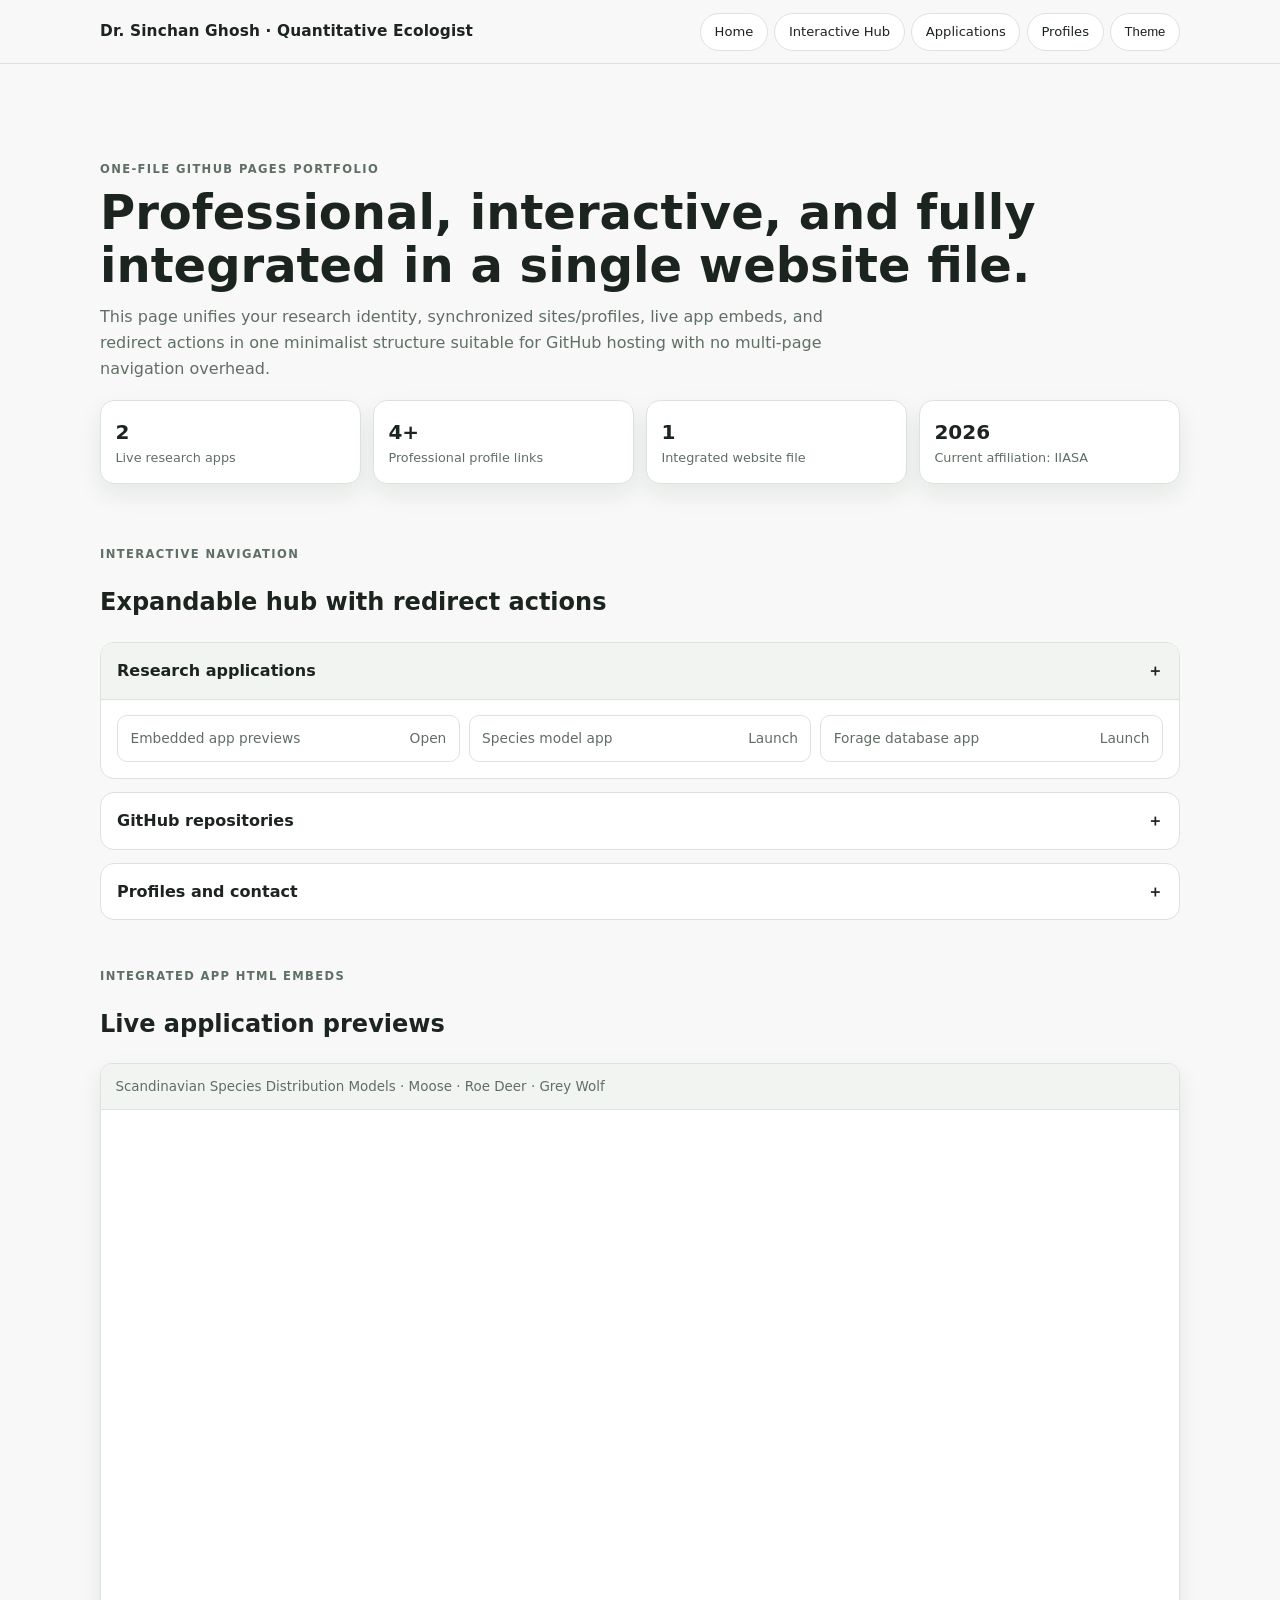
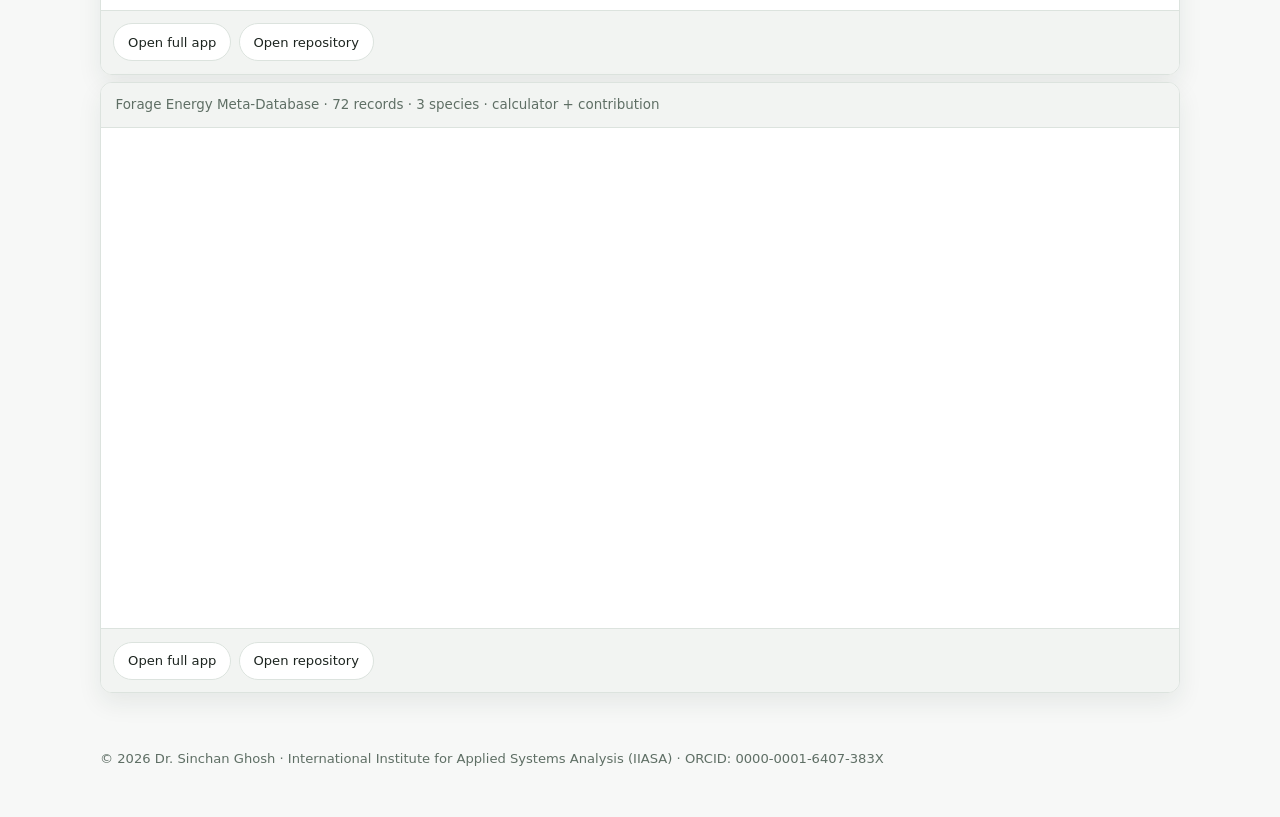
==== index.html @ 7c5fe95b "Merge pull request #2 from gsinchanpostdoc/codex/enhance-github-interactivity-and-design Unify site " ====
<!DOCTYPE html>
<html lang="en">
<head>
  <meta charset="UTF-8" />
  <meta name="viewport" content="width=device-width, initial-scale=1.0" />
  <title>Dr. Sinchan Ghosh | Ecological Modelling Portfolio</title>
  <meta name="description" content="Professional one-page portfolio integrating research profile, apps, repositories, and contact in an interactive minimalist GitHub Pages-ready site." />
  <style>
    :root {
      --bg: #f7f8f7;
      --surface: #ffffff;
      --surface-2: #f2f4f2;
      --text: #1c241f;
      --muted: #5f6f65;
      --line: #dce3de;
      --primary: #295b3c;
      --primary-soft: #eaf3ed;
      --radius: 14px;
      --shadow: 0 10px 24px rgba(31, 50, 39, 0.08);
    }

    [data-theme="dark"] {
      --bg: #0f1411;
      --surface: #17201b;
      --surface-2: #1f2b24;
      --text: #e7efe9;
      --muted: #afc0b6;
      --line: #2d3c33;
      --primary: #8cc7a1;
      --primary-soft: #1e3127;
      --shadow: 0 12px 28px rgba(0, 0, 0, 0.35);
    }

    * { box-sizing: border-box; }
    html { scroll-behavior: smooth; }
    body {
      margin: 0;
      font-family: Inter, ui-sans-serif, system-ui, -apple-system, Segoe UI, Roboto, Arial, sans-serif;
      background: var(--bg);
      color: var(--text);
      line-height: 1.6;
    }

    .container { width: min(1080px, 92vw); margin: 0 auto; }

    .nav {
      position: sticky;
      top: 0;
      z-index: 100;
      backdrop-filter: blur(10px);
      background: color-mix(in oklab, var(--bg) 82%, transparent);
      border-bottom: 1px solid var(--line);
    }
    .nav__inner { display: flex; align-items: center; justify-content: space-between; padding: 0.8rem 0; gap: 1rem; }
    .brand { font-weight: 700; letter-spacing: 0.01em; font-size: 0.96rem; }
    .nav__links { display: flex; gap: 0.4rem; flex-wrap: wrap; }
    .nav__links a, .btn {
      text-decoration: none;
      color: var(--text);
      border: 1px solid var(--line);
      background: var(--surface);
      border-radius: 999px;
      padding: 0.46rem 0.85rem;
      font-size: 0.82rem;
      transition: 0.22s;
      cursor: pointer;
      display: inline-flex;
      align-items: center;
      gap: 0.35rem;
    }
    .nav__links a:hover, .btn:hover { border-color: var(--primary); color: var(--primary); }

    .hero { padding: clamp(2.5rem, 8vw, 6rem) 0 2.4rem; }
    .eyebrow { font-size: 0.72rem; text-transform: uppercase; letter-spacing: 0.12em; color: var(--muted); font-weight: 700; }
    h1 { margin: 0.45rem 0 0.8rem; font-size: clamp(1.9rem, 5vw, 3rem); line-height: 1.1; }
    .lead { max-width: 74ch; color: var(--muted); margin: 0; }

    section { padding: 1.45rem 0; }

    .card {
      background: var(--surface);
      border: 1px solid var(--line);
      border-radius: var(--radius);
      box-shadow: var(--shadow);
    }

    .stats { display: grid; grid-template-columns: repeat(auto-fit,minmax(160px,1fr)); gap: 0.75rem; margin-top: 1.2rem; }
    .stat { padding: 0.9rem; }
    .stat .v { font-size: 1.25rem; font-weight: 700; }
    .stat .k { color: var(--muted); font-size: 0.8rem; }

    .hub { display: grid; gap: 0.8rem; margin-top: 0.9rem; }
    details {
      border: 1px solid var(--line);
      border-radius: var(--radius);
      background: var(--surface);
      overflow: hidden;
    }
    summary {
      list-style: none;
      cursor: pointer;
      padding: 0.95rem 1rem;
      font-weight: 650;
      display: flex;
      justify-content: space-between;
      align-items: center;
      gap: 0.8rem;
    }
    summary::-webkit-details-marker { display: none; }
    details[open] summary { border-bottom: 1px solid var(--line); background: var(--surface-2); }
    .panel { padding: 0.95rem 1rem 1rem; display: grid; gap: 0.65rem; }

    .quick-grid { display: grid; grid-template-columns: repeat(auto-fit,minmax(220px,1fr)); gap: 0.55rem; }
    .quick-link {
      text-decoration: none;
      border: 1px solid var(--line);
      border-radius: 10px;
      background: var(--surface);
      color: var(--muted);
      padding: 0.72rem 0.78rem;
      display: flex;
      justify-content: space-between;
      gap: 0.8rem;
      font-size: 0.86rem;
    }
    .quick-link:hover { border-color: var(--primary); color: var(--primary); }

    .embed {
      border: 1px solid var(--line);
      border-radius: 12px;
      overflow: hidden;
      background: var(--surface);
      margin-top: 0.45rem;
    }
    .embed header {
      padding: 0.72rem 0.9rem;
      border-bottom: 1px solid var(--line);
      background: var(--surface-2);
      font-size: 0.84rem;
      color: var(--muted);
    }
    iframe { width: 100%; min-height: 500px; border: 0; display: block; }
    .actions { display: flex; flex-wrap: wrap; gap: 0.5rem; padding: 0.78rem; border-top: 1px solid var(--line); background: var(--surface-2); }

    footer { padding: 2rem 0 3rem; color: var(--muted); font-size: 0.82rem; }

    @media (max-width: 760px) {
      iframe { min-height: 420px; }
      .nav__inner { flex-direction: column; align-items: stretch; }
      .nav__links { justify-content: center; }
    }
  </style>
</head>
<body>
  <nav class="nav">
    <div class="container nav__inner">
      <div class="brand">Dr. Sinchan Ghosh · Quantitative Ecologist</div>
      <div class="nav__links">
        <a href="#home">Home</a>
        <a href="#hub">Interactive Hub</a>
        <a href="#apps">Applications</a>
        <a href="#profiles">Profiles</a>
        <button class="btn" id="themeBtn" aria-label="Toggle theme">Theme</button>
      </div>
    </div>
  </nav>

  <main id="home" class="container">
    <header class="hero">
      <div class="eyebrow">One-file GitHub Pages portfolio</div>
      <h1>Professional, interactive, and fully integrated in a single website file.</h1>
      <p class="lead">This page unifies your research identity, synchronized sites/profiles, live app embeds, and redirect actions in one minimalist structure suitable for GitHub hosting with no multi-page navigation overhead.</p>
      <div class="stats">
        <div class="card stat"><div class="v">2</div><div class="k">Live research apps</div></div>
        <div class="card stat"><div class="v">4+</div><div class="k">Professional profile links</div></div>
        <div class="card stat"><div class="v">1</div><div class="k">Integrated website file</div></div>
        <div class="card stat"><div class="v">2026</div><div class="k">Current affiliation: IIASA</div></div>
      </div>
    </header>

    <section id="hub">
      <div class="eyebrow">Interactive navigation</div>
      <h2>Expandable hub with redirect actions</h2>
      <div class="hub">
        <details open>
          <summary>Research applications <span>＋</span></summary>
          <div class="panel">
            <div class="quick-grid">
              <a class="quick-link" href="#apps">Embedded app previews <span>Open</span></a>
              <a class="quick-link" href="https://roedeerdist.webtechsystems.de/" target="_blank" rel="noopener">Species model app <span>Launch</span></a>
              <a class="quick-link" href="https://gsinchanpostdoc.github.io/Forage-energy-content-meta-database/" target="_blank" rel="noopener">Forage database app <span>Launch</span></a>
            </div>
          </div>
        </details>

        <details>
          <summary>GitHub repositories <span>＋</span></summary>
          <div class="panel quick-grid">
            <a class="quick-link" href="https://github.com/gsinchanpostdoc" target="_blank" rel="noopener">Main GitHub profile <span>Visit</span></a>
            <a class="quick-link" href="https://github.com/gsinchanpostdoc/Wolf-model" target="_blank" rel="noopener">Wolf-model <span>Repo</span></a>
            <a class="quick-link" href="https://github.com/gsinchanpostdoc/Forage-energy-content-meta-database" target="_blank" rel="noopener">Forage-energy-content-meta-database <span>Repo</span></a>
            <a class="quick-link" href="https://github.com/gsinchanpostdoc/Merops-project" target="_blank" rel="noopener">Merops-project <span>Repo</span></a>
          </div>
        </details>

        <details id="profiles">
          <summary>Profiles and contact <span>＋</span></summary>
          <div class="panel quick-grid">
            <a class="quick-link" href="https://orcid.org/0000-0001-6407-383X" target="_blank" rel="noopener">ORCID <span>Open</span></a>
            <a class="quick-link" href="https://scholar.google.com/citations?user=5dhoW-cAAAAJ&hl=en" target="_blank" rel="noopener">Google Scholar <span>Open</span></a>
            <a class="quick-link" href="https://www.linkedin.com/in/sinchan-ghosh-b652941b7" target="_blank" rel="noopener">LinkedIn <span>Open</span></a>
            <a class="quick-link" href="mailto:gsinchanpostdoc@gmail.com">Email <span>Contact</span></a>
          </div>
        </details>
      </div>
    </section>

    <section id="apps">
      <div class="eyebrow">Integrated app HTML embeds</div>
      <h2>Live application previews</h2>

      <div class="embed card">
        <header>Scandinavian Species Distribution Models · Moose · Roe Deer · Grey Wolf</header>
        <iframe src="https://roedeerdist.webtechsystems.de/" title="Species distribution app" loading="lazy" referrerpolicy="strict-origin-when-cross-origin"></iframe>
        <div class="actions">
          <a class="btn" href="https://roedeerdist.webtechsystems.de/" target="_blank" rel="noopener">Open full app</a>
          <a class="btn" href="https://github.com/gsinchanpostdoc/Wolf-model" target="_blank" rel="noopener">Open repository</a>
        </div>
      </div>

      <div class="embed card">
        <header>Forage Energy Meta-Database · 72 records · 3 species · calculator + contribution</header>
        <iframe src="https://gsinchanpostdoc.github.io/Forage-energy-content-meta-database/" title="Forage energy database app" loading="lazy" sandbox="allow-scripts allow-same-origin allow-forms allow-popups"></iframe>
        <div class="actions">
          <a class="btn" href="https://gsinchanpostdoc.github.io/Forage-energy-content-meta-database/" target="_blank" rel="noopener">Open full app</a>
          <a class="btn" href="https://github.com/gsinchanpostdoc/Forage-energy-content-meta-database" target="_blank" rel="noopener">Open repository</a>
        </div>
      </div>
    </section>

    <footer>
      © 2026 Dr. Sinchan Ghosh · International Institute for Applied Systems Analysis (IIASA) · ORCID: 0000-0001-6407-383X
    </footer>
  </main>

  <script>
    (() => {
      const root = document.documentElement;
      const themeBtn = document.getElementById('themeBtn');
      const saved = localStorage.getItem('theme');
      const preferred = window.matchMedia('(prefers-color-scheme: dark)').matches ? 'dark' : 'light';
      const initial = saved || preferred;
      root.setAttribute('data-theme', initial);

      themeBtn?.addEventListener('click', () => {
        const next = root.getAttribute('data-theme') === 'dark' ? 'light' : 'dark';
        root.setAttribute('data-theme', next);
        localStorage.setItem('theme', next);
      });

      if (window.location.hash) {
        const target = document.querySelector(window.location.hash);
        if (target) {
          if (target.tagName.toLowerCase() === 'details') target.open = true;
          target.scrollIntoView({ behavior: 'smooth', block: 'start' });
        }
      }
    })();
  </script>
</body>
</html>
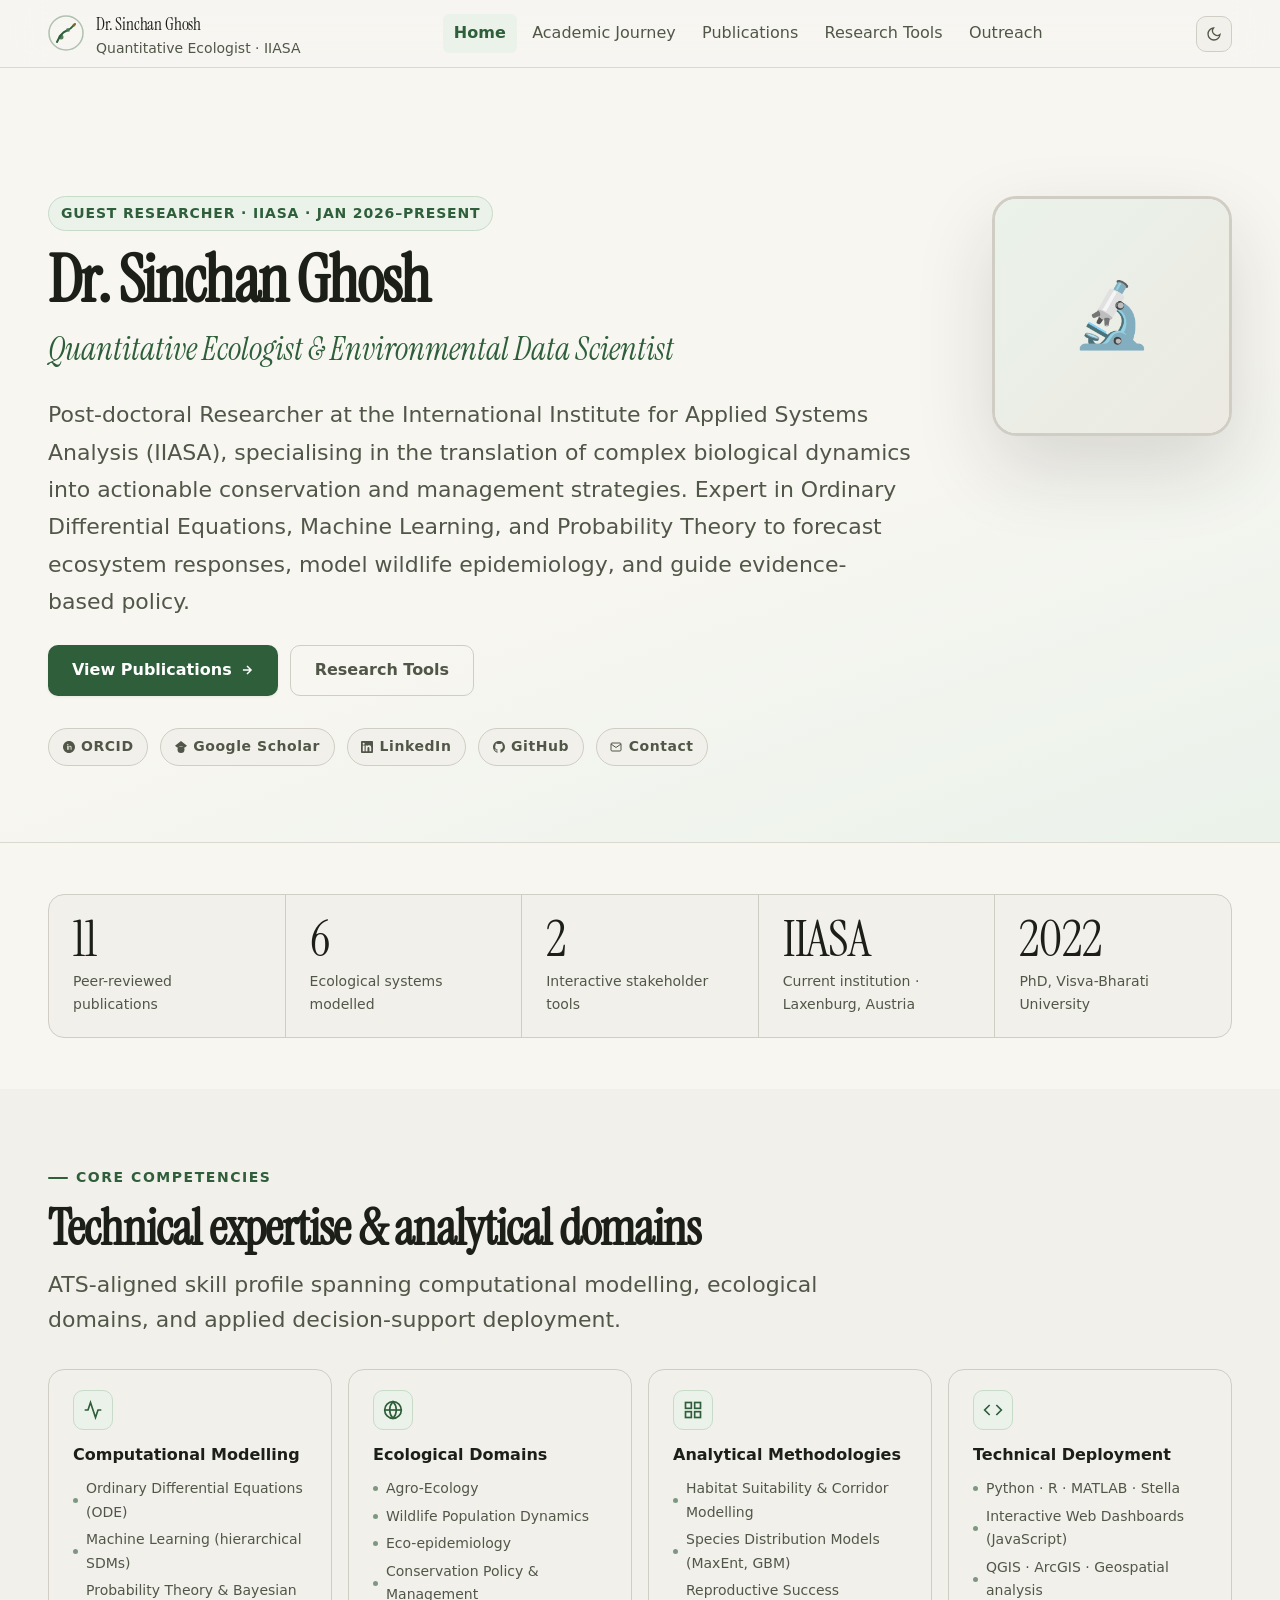
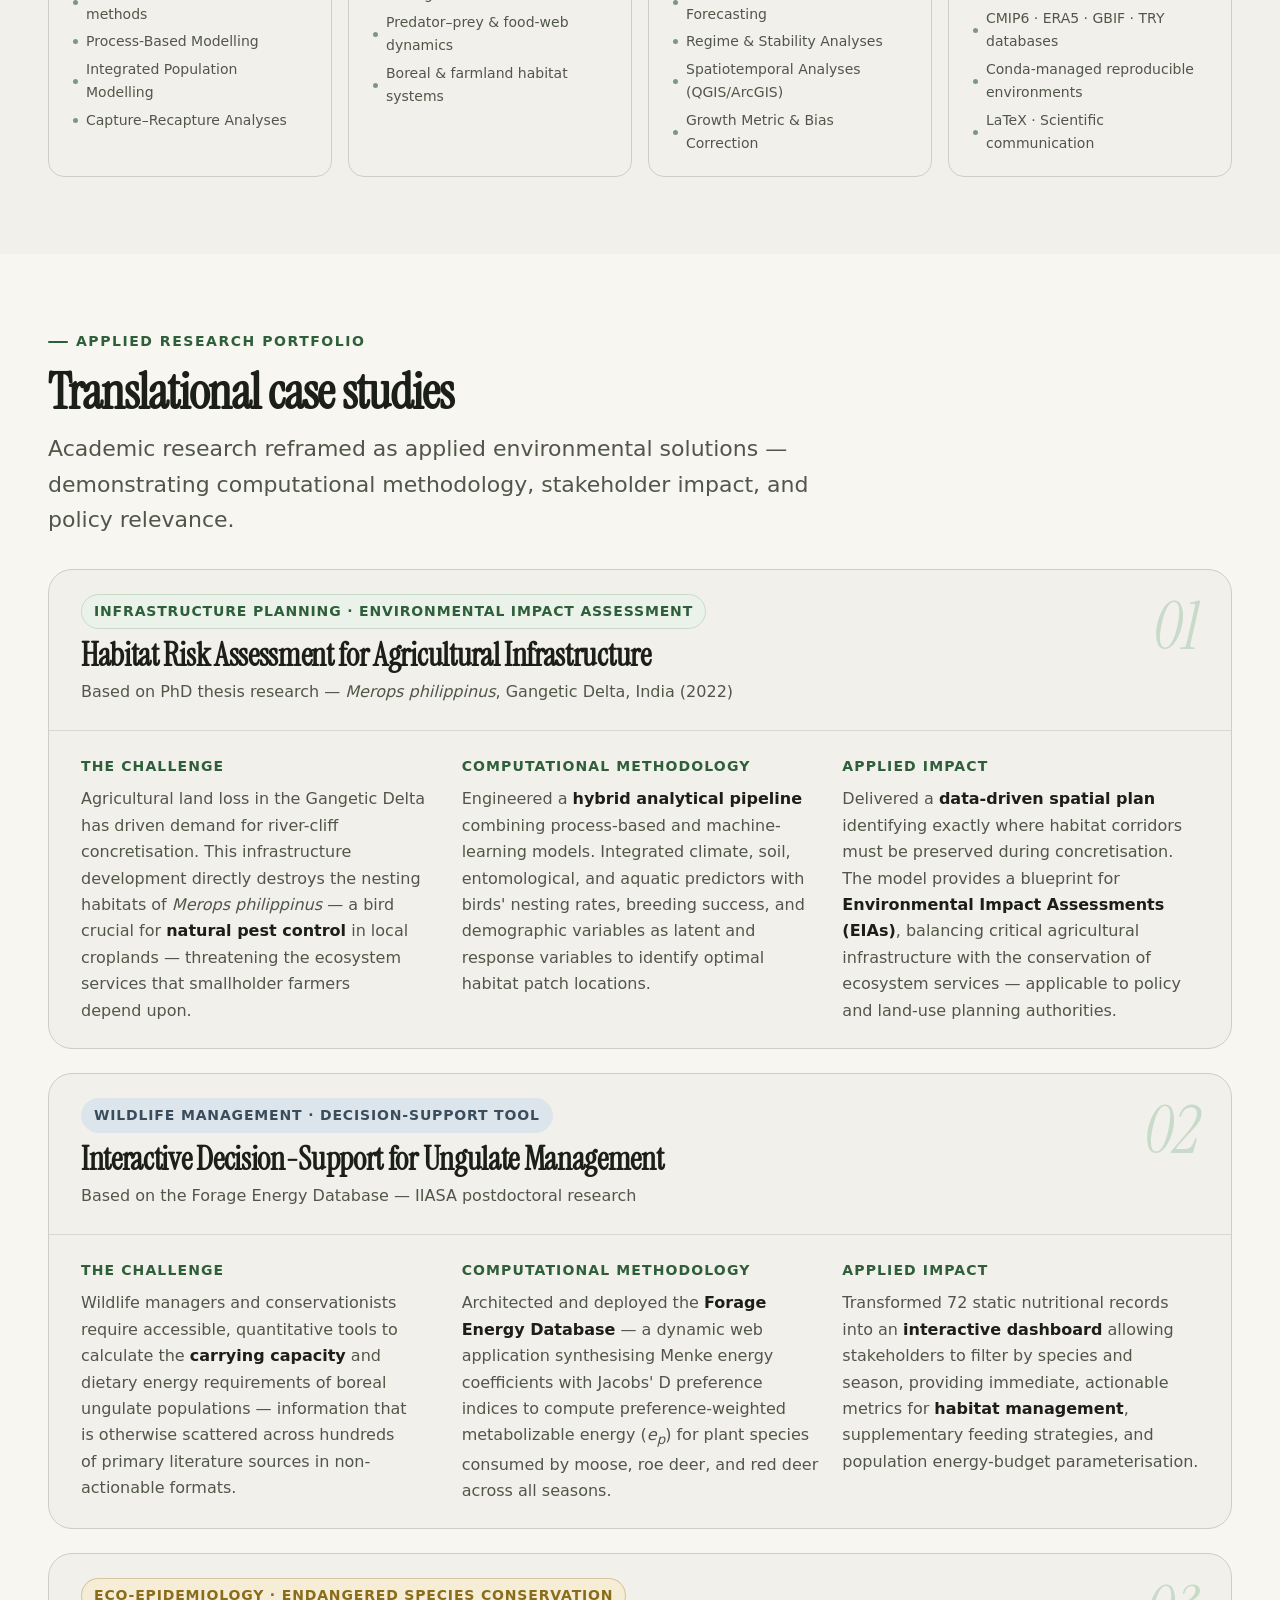
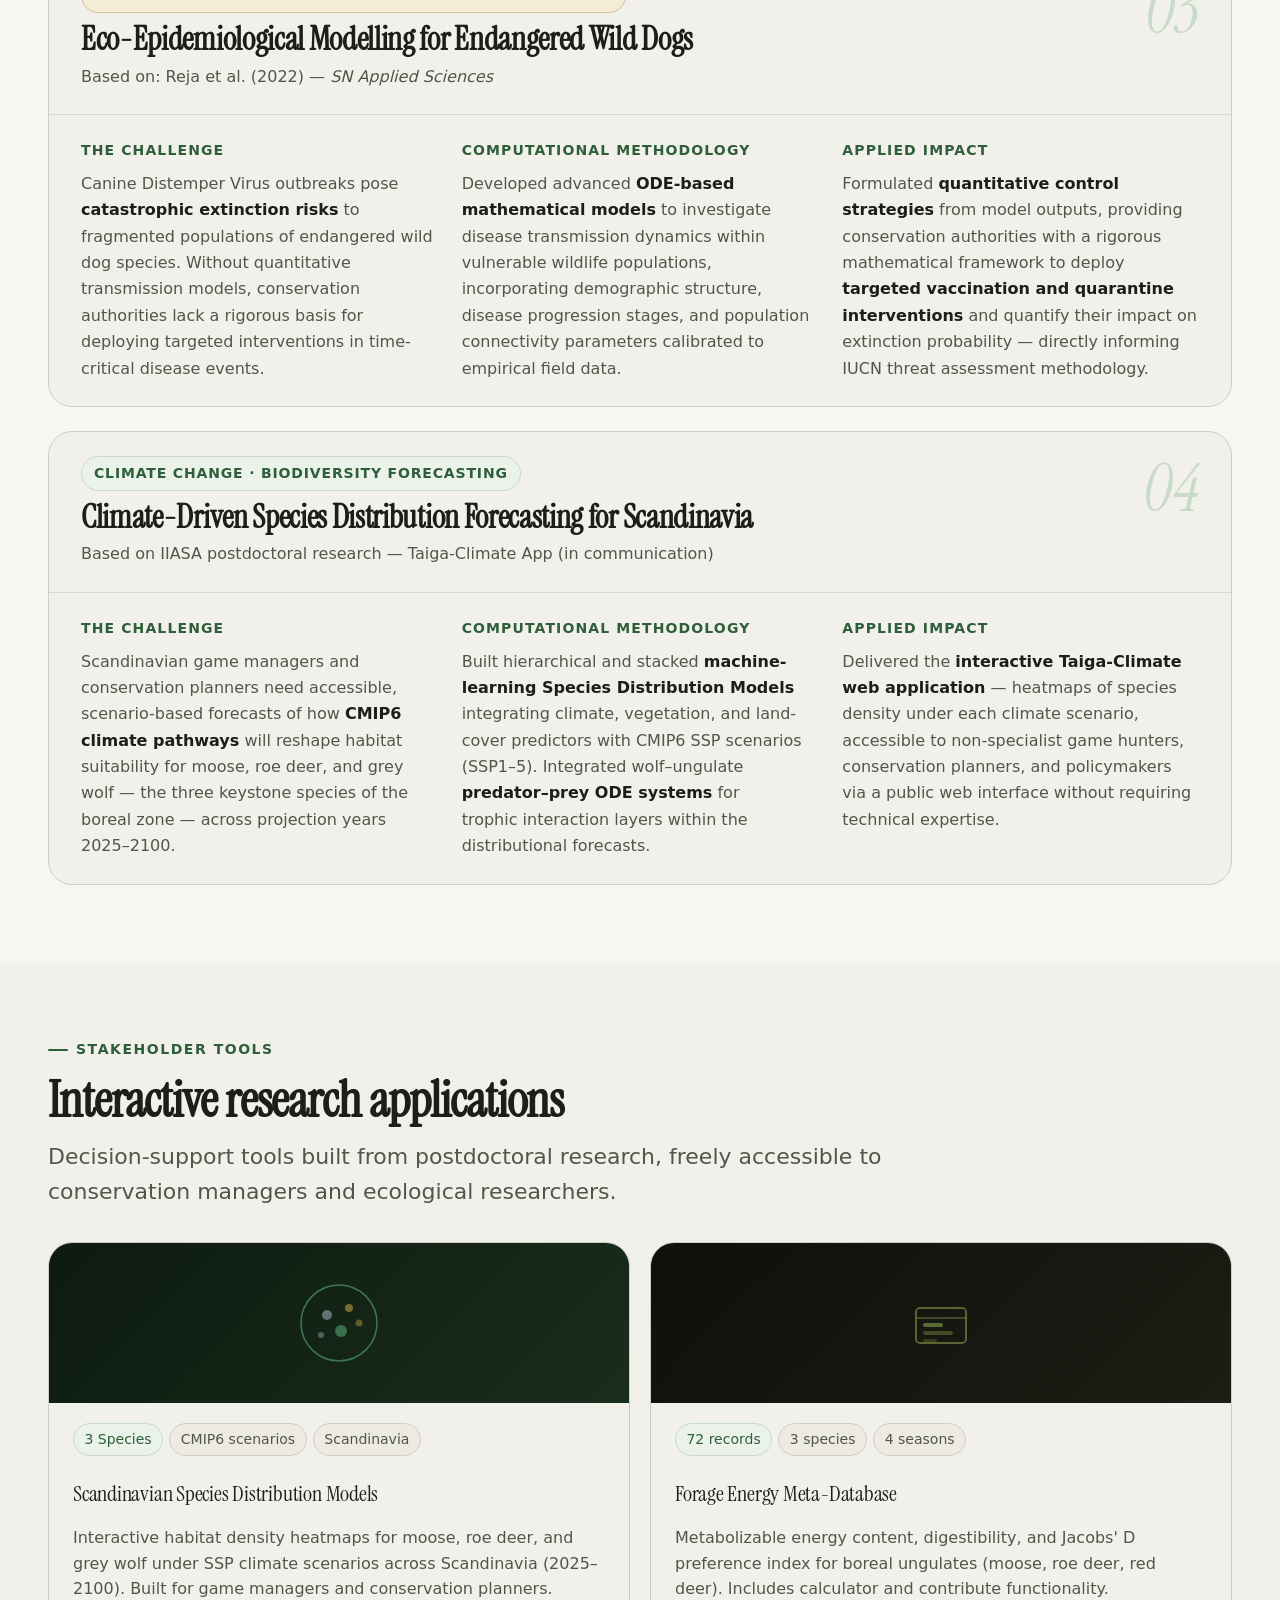
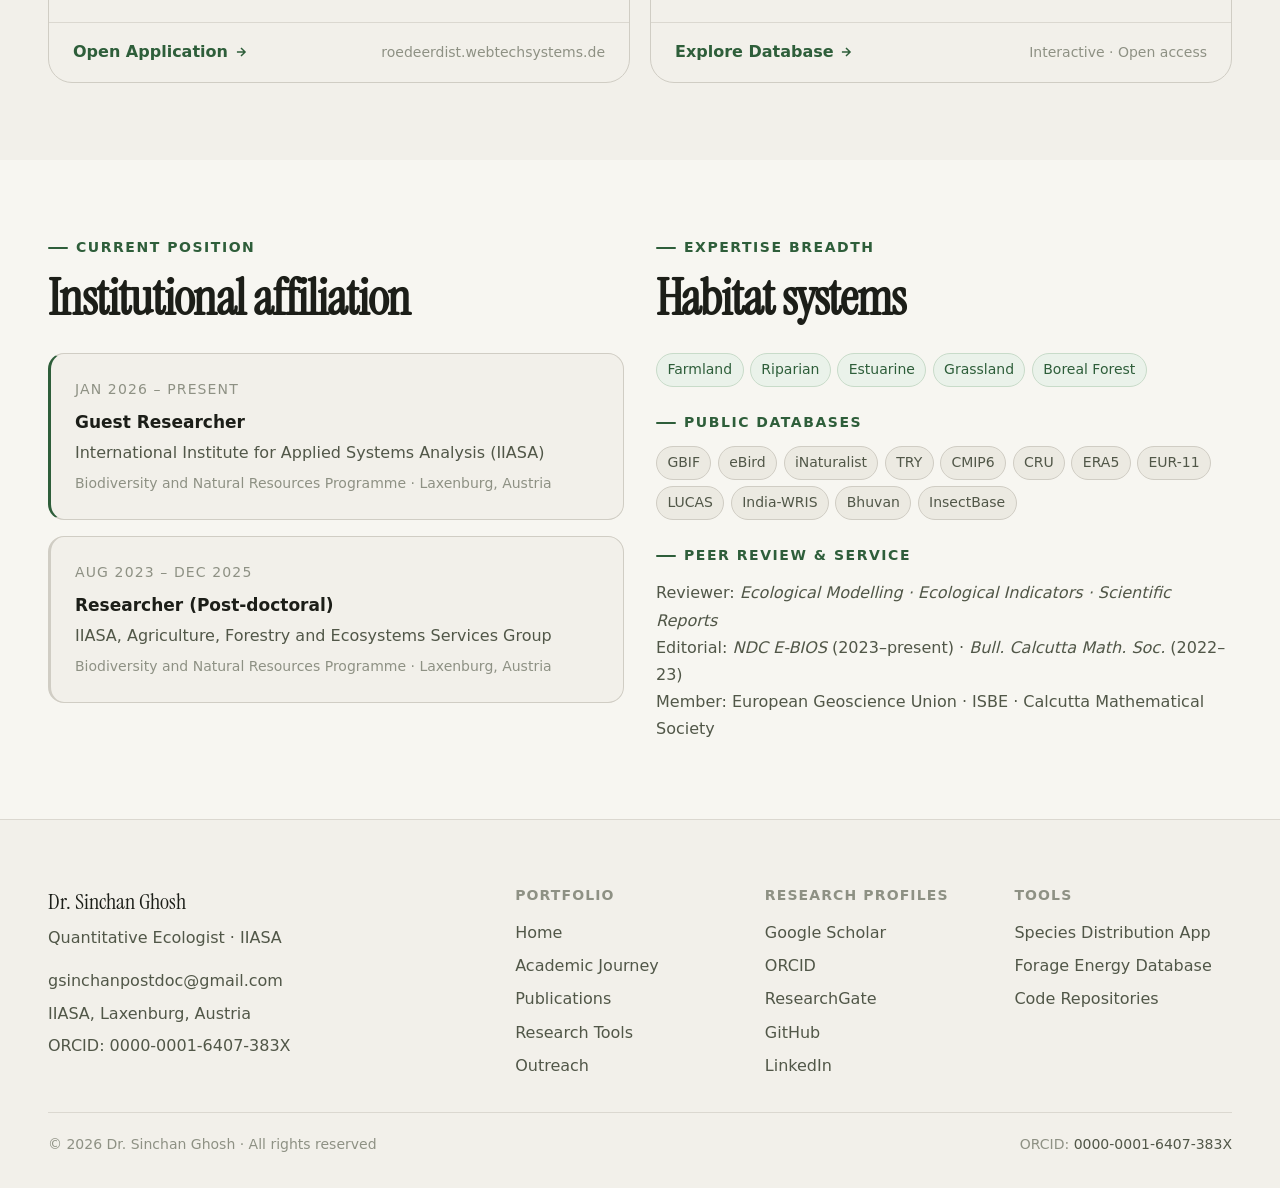
==== commit 65ccd596: "Add files via upload" ====
--- a/index.html
+++ b/index.html
@@ -1,271 +1,549 @@
 <!DOCTYPE html>
 <html lang="en">
 <head>
-  <meta charset="UTF-8" />
-  <meta name="viewport" content="width=device-width, initial-scale=1.0" />
-  <title>Dr. Sinchan Ghosh | Ecological Modelling Portfolio</title>
-  <meta name="description" content="Professional one-page portfolio integrating research profile, apps, repositories, and contact in an interactive minimalist GitHub Pages-ready site." />
-  <style>
-    :root {
-      --bg: #f7f8f7;
-      --surface: #ffffff;
-      --surface-2: #f2f4f2;
-      --text: #1c241f;
-      --muted: #5f6f65;
-      --line: #dce3de;
-      --primary: #295b3c;
-      --primary-soft: #eaf3ed;
-      --radius: 14px;
-      --shadow: 0 10px 24px rgba(31, 50, 39, 0.08);
-    }
-
-    [data-theme="dark"] {
-      --bg: #0f1411;
-      --surface: #17201b;
-      --surface-2: #1f2b24;
-      --text: #e7efe9;
-      --muted: #afc0b6;
-      --line: #2d3c33;
-      --primary: #8cc7a1;
-      --primary-soft: #1e3127;
-      --shadow: 0 12px 28px rgba(0, 0, 0, 0.35);
-    }
-
-    * { box-sizing: border-box; }
-    html { scroll-behavior: smooth; }
-    body {
-      margin: 0;
-      font-family: Inter, ui-sans-serif, system-ui, -apple-system, Segoe UI, Roboto, Arial, sans-serif;
-      background: var(--bg);
-      color: var(--text);
-      line-height: 1.6;
-    }
-
-    .container { width: min(1080px, 92vw); margin: 0 auto; }
-
-    .nav {
-      position: sticky;
-      top: 0;
-      z-index: 100;
-      backdrop-filter: blur(10px);
-      background: color-mix(in oklab, var(--bg) 82%, transparent);
-      border-bottom: 1px solid var(--line);
-    }
-    .nav__inner { display: flex; align-items: center; justify-content: space-between; padding: 0.8rem 0; gap: 1rem; }
-    .brand { font-weight: 700; letter-spacing: 0.01em; font-size: 0.96rem; }
-    .nav__links { display: flex; gap: 0.4rem; flex-wrap: wrap; }
-    .nav__links a, .btn {
-      text-decoration: none;
-      color: var(--text);
-      border: 1px solid var(--line);
-      background: var(--surface);
-      border-radius: 999px;
-      padding: 0.46rem 0.85rem;
-      font-size: 0.82rem;
-      transition: 0.22s;
-      cursor: pointer;
-      display: inline-flex;
-      align-items: center;
-      gap: 0.35rem;
-    }
-    .nav__links a:hover, .btn:hover { border-color: var(--primary); color: var(--primary); }
-
-    .hero { padding: clamp(2.5rem, 8vw, 6rem) 0 2.4rem; }
-    .eyebrow { font-size: 0.72rem; text-transform: uppercase; letter-spacing: 0.12em; color: var(--muted); font-weight: 700; }
-    h1 { margin: 0.45rem 0 0.8rem; font-size: clamp(1.9rem, 5vw, 3rem); line-height: 1.1; }
-    .lead { max-width: 74ch; color: var(--muted); margin: 0; }
-
-    section { padding: 1.45rem 0; }
-
-    .card {
-      background: var(--surface);
-      border: 1px solid var(--line);
-      border-radius: var(--radius);
-      box-shadow: var(--shadow);
-    }
-
-    .stats { display: grid; grid-template-columns: repeat(auto-fit,minmax(160px,1fr)); gap: 0.75rem; margin-top: 1.2rem; }
-    .stat { padding: 0.9rem; }
-    .stat .v { font-size: 1.25rem; font-weight: 700; }
-    .stat .k { color: var(--muted); font-size: 0.8rem; }
-
-    .hub { display: grid; gap: 0.8rem; margin-top: 0.9rem; }
-    details {
-      border: 1px solid var(--line);
-      border-radius: var(--radius);
-      background: var(--surface);
-      overflow: hidden;
-    }
-    summary {
-      list-style: none;
-      cursor: pointer;
-      padding: 0.95rem 1rem;
-      font-weight: 650;
-      display: flex;
-      justify-content: space-between;
-      align-items: center;
-      gap: 0.8rem;
-    }
-    summary::-webkit-details-marker { display: none; }
-    details[open] summary { border-bottom: 1px solid var(--line); background: var(--surface-2); }
-    .panel { padding: 0.95rem 1rem 1rem; display: grid; gap: 0.65rem; }
-
-    .quick-grid { display: grid; grid-template-columns: repeat(auto-fit,minmax(220px,1fr)); gap: 0.55rem; }
-    .quick-link {
-      text-decoration: none;
-      border: 1px solid var(--line);
-      border-radius: 10px;
-      background: var(--surface);
-      color: var(--muted);
-      padding: 0.72rem 0.78rem;
-      display: flex;
-      justify-content: space-between;
-      gap: 0.8rem;
-      font-size: 0.86rem;
-    }
-    .quick-link:hover { border-color: var(--primary); color: var(--primary); }
-
-    .embed {
-      border: 1px solid var(--line);
-      border-radius: 12px;
-      overflow: hidden;
-      background: var(--surface);
-      margin-top: 0.45rem;
-    }
-    .embed header {
-      padding: 0.72rem 0.9rem;
-      border-bottom: 1px solid var(--line);
-      background: var(--surface-2);
-      font-size: 0.84rem;
-      color: var(--muted);
-    }
-    iframe { width: 100%; min-height: 500px; border: 0; display: block; }
-    .actions { display: flex; flex-wrap: wrap; gap: 0.5rem; padding: 0.78rem; border-top: 1px solid var(--line); background: var(--surface-2); }
-
-    footer { padding: 2rem 0 3rem; color: var(--muted); font-size: 0.82rem; }
-
-    @media (max-width: 760px) {
-      iframe { min-height: 420px; }
-      .nav__inner { flex-direction: column; align-items: stretch; }
-      .nav__links { justify-content: center; }
-    }
-  </style>
+  <meta charset="UTF-8"><meta name="viewport" content="width=device-width, initial-scale=1.0">
+  <title>Dr. Sinchan Ghosh — Quantitative Ecologist & Environmental Data Scientist</title>
+  <meta name="description" content="Quantitative Ecologist and Post-doctoral Researcher at IIASA specializing in ecological modelling, machine learning SDMs, ODE systems, and conservation decision-support tools.">
+  <meta property="og:title" content="Dr. Sinchan Ghosh — Quantitative Ecologist">
+  <meta property="og:description" content="Ecological modeller at IIASA. Expert in ODEs, machine-learning SDMs, and interactive decision-support tools for conservation management.">
+  <link rel="preconnect" href="https://fonts.googleapis.com">
+  <link rel="preconnect" href="https://fonts.gstatic.com" crossorigin>
+  <link href="https://fonts.googleapis.com/css2?family=Instrument+Serif:ital@0;1&display=swap" rel="stylesheet">
+  <link href="https://api.fontshare.com/v2/css?f[]=satoshi@300,400,500,600,700&display=swap" rel="stylesheet">
+  <link rel="stylesheet" href="style.css">
 </head>
 <body>
-  <nav class="nav">
-    <div class="container nav__inner">
-      <div class="brand">Dr. Sinchan Ghosh · Quantitative Ecologist</div>
-      <div class="nav__links">
-        <a href="#home">Home</a>
-        <a href="#hub">Interactive Hub</a>
-        <a href="#apps">Applications</a>
-        <a href="#profiles">Profiles</a>
-        <button class="btn" id="themeBtn" aria-label="Toggle theme">Theme</button>
-      </div>
-    </div>
-  </nav>
-
-  <main id="home" class="container">
-    <header class="hero">
-      <div class="eyebrow">One-file GitHub Pages portfolio</div>
-      <h1>Professional, interactive, and fully integrated in a single website file.</h1>
-      <p class="lead">This page unifies your research identity, synchronized sites/profiles, live app embeds, and redirect actions in one minimalist structure suitable for GitHub hosting with no multi-page navigation overhead.</p>
-      <div class="stats">
-        <div class="card stat"><div class="v">2</div><div class="k">Live research apps</div></div>
-        <div class="card stat"><div class="v">4+</div><div class="k">Professional profile links</div></div>
-        <div class="card stat"><div class="v">1</div><div class="k">Integrated website file</div></div>
-        <div class="card stat"><div class="v">2026</div><div class="k">Current affiliation: IIASA</div></div>
-      </div>
-    </header>
-
-    <section id="hub">
-      <div class="eyebrow">Interactive navigation</div>
-      <h2>Expandable hub with redirect actions</h2>
-      <div class="hub">
-        <details open>
-          <summary>Research applications <span>＋</span></summary>
-          <div class="panel">
-            <div class="quick-grid">
-              <a class="quick-link" href="#apps">Embedded app previews <span>Open</span></a>
-              <a class="quick-link" href="https://roedeerdist.webtechsystems.de/" target="_blank" rel="noopener">Species model app <span>Launch</span></a>
-              <a class="quick-link" href="https://gsinchanpostdoc.github.io/Forage-energy-content-meta-database/" target="_blank" rel="noopener">Forage database app <span>Launch</span></a>
-            </div>
-          </div>
-        </details>
-
-        <details>
-          <summary>GitHub repositories <span>＋</span></summary>
-          <div class="panel quick-grid">
-            <a class="quick-link" href="https://github.com/gsinchanpostdoc" target="_blank" rel="noopener">Main GitHub profile <span>Visit</span></a>
-            <a class="quick-link" href="https://github.com/gsinchanpostdoc/Wolf-model" target="_blank" rel="noopener">Wolf-model <span>Repo</span></a>
-            <a class="quick-link" href="https://github.com/gsinchanpostdoc/Forage-energy-content-meta-database" target="_blank" rel="noopener">Forage-energy-content-meta-database <span>Repo</span></a>
-            <a class="quick-link" href="https://github.com/gsinchanpostdoc/Merops-project" target="_blank" rel="noopener">Merops-project <span>Repo</span></a>
-          </div>
-        </details>
-
-        <details id="profiles">
-          <summary>Profiles and contact <span>＋</span></summary>
-          <div class="panel quick-grid">
-            <a class="quick-link" href="https://orcid.org/0000-0001-6407-383X" target="_blank" rel="noopener">ORCID <span>Open</span></a>
-            <a class="quick-link" href="https://scholar.google.com/citations?user=5dhoW-cAAAAJ&hl=en" target="_blank" rel="noopener">Google Scholar <span>Open</span></a>
-            <a class="quick-link" href="https://www.linkedin.com/in/sinchan-ghosh-b652941b7" target="_blank" rel="noopener">LinkedIn <span>Open</span></a>
-            <a class="quick-link" href="mailto:gsinchanpostdoc@gmail.com">Email <span>Contact</span></a>
-          </div>
-        </details>
-      </div>
-    </section>
-
-    <section id="apps">
-      <div class="eyebrow">Integrated app HTML embeds</div>
-      <h2>Live application previews</h2>
-
-      <div class="embed card">
-        <header>Scandinavian Species Distribution Models · Moose · Roe Deer · Grey Wolf</header>
-        <iframe src="https://roedeerdist.webtechsystems.de/" title="Species distribution app" loading="lazy" referrerpolicy="strict-origin-when-cross-origin"></iframe>
-        <div class="actions">
-          <a class="btn" href="https://roedeerdist.webtechsystems.de/" target="_blank" rel="noopener">Open full app</a>
-          <a class="btn" href="https://github.com/gsinchanpostdoc/Wolf-model" target="_blank" rel="noopener">Open repository</a>
-        </div>
-      </div>
-
-      <div class="embed card">
-        <header>Forage Energy Meta-Database · 72 records · 3 species · calculator + contribution</header>
-        <iframe src="https://gsinchanpostdoc.github.io/Forage-energy-content-meta-database/" title="Forage energy database app" loading="lazy" sandbox="allow-scripts allow-same-origin allow-forms allow-popups"></iframe>
-        <div class="actions">
-          <a class="btn" href="https://gsinchanpostdoc.github.io/Forage-energy-content-meta-database/" target="_blank" rel="noopener">Open full app</a>
-          <a class="btn" href="https://github.com/gsinchanpostdoc/Forage-energy-content-meta-database" target="_blank" rel="noopener">Open repository</a>
-        </div>
-      </div>
-    </section>
-
-    <footer>
-      © 2026 Dr. Sinchan Ghosh · International Institute for Applied Systems Analysis (IIASA) · ORCID: 0000-0001-6407-383X
-    </footer>
-  </main>
-
-  <script>
-    (() => {
-      const root = document.documentElement;
-      const themeBtn = document.getElementById('themeBtn');
-      const saved = localStorage.getItem('theme');
-      const preferred = window.matchMedia('(prefers-color-scheme: dark)').matches ? 'dark' : 'light';
-      const initial = saved || preferred;
-      root.setAttribute('data-theme', initial);
-
-      themeBtn?.addEventListener('click', () => {
-        const next = root.getAttribute('data-theme') === 'dark' ? 'light' : 'dark';
-        root.setAttribute('data-theme', next);
-        localStorage.setItem('theme', next);
-      });
-
-      if (window.location.hash) {
-        const target = document.querySelector(window.location.hash);
-        if (target) {
-          if (target.tagName.toLowerCase() === 'details') target.open = true;
-          target.scrollIntoView({ behavior: 'smooth', block: 'start' });
-        }
+
+<!-- NAV -->
+<nav class="nav" id="main-nav" role="navigation" aria-label="Main navigation">
+  <div class="nav__inner">
+    <a href="index.html" class="nav__brand">
+      <svg class="nav__logo" viewBox="0 0 36 36" fill="none" aria-hidden="true">
+        <circle cx="18" cy="18" r="17" stroke="var(--color-primary)" stroke-width="1.5" opacity="0.35"/>
+        <path d="M9 27 Q13 18 18 16 Q23 14 27 9" stroke="var(--color-primary)" stroke-width="2" stroke-linecap="round" fill="none"/>
+        <circle cx="13" cy="22" r="2.5" fill="var(--color-primary)" opacity="0.8"/>
+        <circle cx="20" cy="15" r="2" fill="var(--color-accent)" opacity="0.8"/>
+        <circle cx="26" cy="10" r="1.5" fill="var(--color-gold)" opacity="0.8"/>
+      </svg>
+      <div>
+        <div class="nav__name">Dr. Sinchan Ghosh</div>
+        <div class="nav__title">Quantitative Ecologist · IIASA</div>
+      </div>
+    </a>
+    <nav class="nav__links" aria-label="Site pages">
+      <a href="index.html" class="nav__link nav__link--active">Home</a>
+      <a href="academic.html" class="nav__link">Academic Journey</a>
+      <a href="publications.html" class="nav__link">Publications</a>
+      <a href="apps.html" class="nav__link">Research Tools</a>
+      <a href="outreach.html" class="nav__link">Outreach</a>
+    </nav>
+    <div class="nav__actions">
+      <button class="nav__toggle nav__hamburger" data-hamburger aria-label="Open menu" aria-expanded="false" aria-controls="mobile-menu">
+        <svg width="18" height="18" viewBox="0 0 24 24" fill="none" stroke="currentColor" stroke-width="2"><line x1="3" y1="6" x2="21" y2="6"/><line x1="3" y1="12" x2="21" y2="12"/><line x1="3" y1="18" x2="21" y2="18"/></svg>
+      </button>
+      <button class="nav__toggle" data-theme-toggle aria-label="Switch theme"></button>
+    </div>
+  </div>
+</nav>
+<div class="mobile-menu" id="mobile-menu" role="menu">
+  <a href="index.html" class="active">Home</a>
+  <a href="academic.html">Academic Journey</a>
+  <a href="publications.html">Publications</a>
+  <a href="apps.html">Research Tools</a>
+  <a href="outreach.html">Outreach & Service</a>
+</div>
+
+<!-- HERO -->
+<header class="hero">
+  <div class="container">
+    <div class="hero__grid">
+      <div>
+        <div class="hero__kicker">
+          <span class="badge badge--primary">Guest Researcher · IIASA · Jan 2026–present</span>
+        </div>
+        <h1 class="hero__name">Dr. Sinchan Ghosh</h1>
+        <p class="hero__role">Quantitative Ecologist &amp; Environmental Data Scientist</p>
+        <p class="hero__bio">
+          Post-doctoral Researcher at the International Institute for Applied Systems Analysis (IIASA),
+          specialising in the translation of complex biological dynamics into actionable conservation
+          and management strategies. Expert in Ordinary Differential Equations, Machine Learning,
+          and Probability Theory to forecast ecosystem responses, model wildlife epidemiology,
+          and guide evidence-based policy.
+        </p>
+        <div class="hero__actions">
+          <a href="publications.html" class="btn btn--primary">
+            View Publications
+            <svg width="14" height="14" viewBox="0 0 24 24" fill="none" stroke="currentColor" stroke-width="2.5"><path d="M5 12h14M12 5l7 7-7 7"/></svg>
+          </a>
+          <a href="apps.html" class="btn btn--outline">Research Tools</a>
+        </div>
+        <div class="hero__links">
+          <a href="https://orcid.org/0000-0001-6407-383X" class="hero__link-btn" target="_blank" rel="noopener">
+            <svg width="12" height="12" viewBox="0 0 24 24" fill="currentColor"><path d="M12 0C5.372 0 0 5.372 0 12s5.372 12 12 12 12-5.372 12-12S18.628 0 12 0zm-1.25 17.5H8.5V9.5h2.25v8zm-1.125-9.11a1.308 1.308 0 110-2.616 1.308 1.308 0 010 2.616zM17.5 17.5h-2.25v-4.13c0-.986-.017-2.253-1.372-2.253-1.375 0-1.585 1.073-1.585 2.18V17.5h-2.25V9.5h2.16v1.097h.03c.3-.57 1.035-1.17 2.13-1.17 2.28 0 2.7 1.5 2.7 3.45V17.5z"/></svg>
+            ORCID
+          </a>
+          <a href="https://scholar.google.com/citations?user=5dhoW-cAAAAJ&hl=en" class="hero__link-btn" target="_blank" rel="noopener">
+            <svg width="12" height="12" viewBox="0 0 24 24" fill="currentColor"><path d="M12 24a7 7 0 110-14 7 7 0 010 14zm0-24L0 9.5l4.838 3.94A8 8 0 0112 11a8 8 0 017.162 2.44L24 9.5 12 0z"/></svg>
+            Google Scholar
+          </a>
+          <a href="https://www.linkedin.com/in/sinchan-ghosh-b652941b7" class="hero__link-btn" target="_blank" rel="noopener">
+            <svg width="12" height="12" viewBox="0 0 24 24" fill="currentColor"><path d="M20.447 20.452h-3.554v-5.569c0-1.328-.027-3.037-1.852-3.037-1.853 0-2.136 1.445-2.136 2.939v5.667H9.351V9h3.414v1.561h.046c.477-.9 1.637-1.85 3.37-1.85 3.601 0 4.267 2.37 4.267 5.455v6.286zM5.337 7.433a2.062 2.062 0 01-2.063-2.065 2.064 2.064 0 112.063 2.065zm1.782 13.019H3.555V9h3.564v11.452zM22.225 0H1.771C.792 0 0 .774 0 1.729v20.542C0 23.227.792 24 1.771 24h20.451C23.2 24 24 23.227 24 22.271V1.729C24 .774 23.2 0 22.222 0h.003z"/></svg>
+            LinkedIn
+          </a>
+          <a href="https://github.com/gsinchanpostdoc" class="hero__link-btn" target="_blank" rel="noopener">
+            <svg width="12" height="12" viewBox="0 0 24 24" fill="currentColor"><path d="M12 0C5.374 0 0 5.373 0 12c0 5.302 3.438 9.8 8.207 11.387.599.111.793-.261.793-.577v-2.234c-3.338.726-4.033-1.416-4.033-1.416-.546-1.387-1.333-1.756-1.333-1.756-1.089-.745.083-.729.083-.729 1.205.084 1.839 1.237 1.839 1.237 1.07 1.834 2.807 1.304 3.492.997.107-.775.418-1.305.762-1.604-2.665-.305-5.467-1.334-5.467-5.931 0-1.311.469-2.381 1.236-3.221-.124-.303-.535-1.524.117-3.176 0 0 1.008-.322 3.301 1.23A11.509 11.509 0 0112 5.803c1.02.005 2.047.138 3.006.404 2.291-1.552 3.297-1.23 3.297-1.23.653 1.653.242 2.874.118 3.176.77.84 1.235 1.911 1.235 3.221 0 4.609-2.807 5.624-5.479 5.921.43.372.823 1.102.823 2.222v3.293c0 .319.192.694.801.576C20.566 21.797 24 17.3 24 12c0-6.627-5.373-12-12-12z"/></svg>
+            GitHub
+          </a>
+          <a href="mailto:gsinchanpostdoc@gmail.com" class="hero__link-btn">
+            <svg width="12" height="12" viewBox="0 0 24 24" fill="none" stroke="currentColor" stroke-width="2"><path d="M4 4h16c1.1 0 2 .9 2 2v12c0 1.1-.9 2-2 2H4c-1.1 0-2-.9-2-2V6c0-1.1.9-2 2-2z"/><polyline points="22,6 12,13 2,6"/></svg>
+            Contact
+          </a>
+        </div>
+      </div>
+      <div>
+        <div class="hero__photo-wrap">
+          <div class="hero__photo-placeholder" aria-label="Dr. Sinchan Ghosh">🔬</div>
+        </div>
+      </div>
+    </div>
+  </div>
+</header>
+
+<!-- CURRENT POSITION -->
+<section class="section" style="padding-top: clamp(2rem,4vw,3.5rem); padding-bottom: clamp(2rem,4vw,3.5rem);">
+  <div class="container">
+    <div class="stat-strip">
+      <div class="stat-item">
+        <div class="stat-value">11</div>
+        <div class="stat-label">Peer-reviewed publications</div>
+      </div>
+      <div class="stat-item">
+        <div class="stat-value">6</div>
+        <div class="stat-label">Ecological systems modelled</div>
+      </div>
+      <div class="stat-item">
+        <div class="stat-value">2</div>
+        <div class="stat-label">Interactive stakeholder tools</div>
+      </div>
+      <div class="stat-item">
+        <div class="stat-value">IIASA</div>
+        <div class="stat-label">Current institution · Laxenburg, Austria</div>
+      </div>
+      <div class="stat-item">
+        <div class="stat-value">2022</div>
+        <div class="stat-label">PhD, Visva-Bharati University</div>
+      </div>
+    </div>
+  </div>
+</section>
+
+<!-- CORE COMPETENCIES -->
+<section class="section section--alt">
+  <div class="container">
+    <div class="eyebrow">Core Competencies</div>
+    <h2 class="section-title mb-2">Technical expertise &amp; analytical domains</h2>
+    <p class="section-lead mb-8">ATS-aligned skill profile spanning computational modelling, ecological domains, and applied decision-support deployment.</p>
+    <div class="comp-grid">
+      <div class="comp-card">
+        <div class="comp-icon">
+          <svg width="20" height="20" viewBox="0 0 24 24" fill="none" stroke="currentColor" stroke-width="2"><polyline points="22 12 18 12 15 21 9 3 6 12 2 12"/></svg>
+        </div>
+        <div class="comp-title">Computational Modelling</div>
+        <div class="comp-items">
+          <div class="comp-item">Ordinary Differential Equations (ODE)</div>
+          <div class="comp-item">Machine Learning (hierarchical SDMs)</div>
+          <div class="comp-item">Probability Theory &amp; Bayesian methods</div>
+          <div class="comp-item">Process-Based Modelling</div>
+          <div class="comp-item">Integrated Population Modelling</div>
+          <div class="comp-item">Capture–Recapture Analyses</div>
+        </div>
+      </div>
+      <div class="comp-card">
+        <div class="comp-icon">
+          <svg width="20" height="20" viewBox="0 0 24 24" fill="none" stroke="currentColor" stroke-width="2"><circle cx="12" cy="12" r="10"/><path d="M12 2a14.5 14.5 0 000 20A14.5 14.5 0 0012 2z"/><path d="M2 12h20"/></svg>
+        </div>
+        <div class="comp-title">Ecological Domains</div>
+        <div class="comp-items">
+          <div class="comp-item">Agro-Ecology</div>
+          <div class="comp-item">Wildlife Population Dynamics</div>
+          <div class="comp-item">Eco-epidemiology</div>
+          <div class="comp-item">Conservation Policy &amp; Management</div>
+          <div class="comp-item">Predator–prey &amp; food-web dynamics</div>
+          <div class="comp-item">Boreal &amp; farmland habitat systems</div>
+        </div>
+      </div>
+      <div class="comp-card">
+        <div class="comp-icon">
+          <svg width="20" height="20" viewBox="0 0 24 24" fill="none" stroke="currentColor" stroke-width="2"><rect x="3" y="3" width="7" height="7"/><rect x="14" y="3" width="7" height="7"/><rect x="3" y="14" width="7" height="7"/><rect x="14" y="14" width="7" height="7"/></svg>
+        </div>
+        <div class="comp-title">Analytical Methodologies</div>
+        <div class="comp-items">
+          <div class="comp-item">Habitat Suitability &amp; Corridor Modelling</div>
+          <div class="comp-item">Species Distribution Models (MaxEnt, GBM)</div>
+          <div class="comp-item">Reproductive Success Forecasting</div>
+          <div class="comp-item">Regime &amp; Stability Analyses</div>
+          <div class="comp-item">Spatiotemporal Analyses (QGIS/ArcGIS)</div>
+          <div class="comp-item">Growth Metric &amp; Bias Correction</div>
+        </div>
+      </div>
+      <div class="comp-card">
+        <div class="comp-icon">
+          <svg width="20" height="20" viewBox="0 0 24 24" fill="none" stroke="currentColor" stroke-width="2"><polyline points="16 18 22 12 16 6"/><polyline points="8 6 2 12 8 18"/></svg>
+        </div>
+        <div class="comp-title">Technical Deployment</div>
+        <div class="comp-items">
+          <div class="comp-item">Python · R · MATLAB · Stella</div>
+          <div class="comp-item">Interactive Web Dashboards (JavaScript)</div>
+          <div class="comp-item">QGIS · ArcGIS · Geospatial analysis</div>
+          <div class="comp-item">CMIP6 · ERA5 · GBIF · TRY databases</div>
+          <div class="comp-item">Conda-managed reproducible environments</div>
+          <div class="comp-item">LaTeX · Scientific communication</div>
+        </div>
+      </div>
+    </div>
+  </div>
+</section>
+
+<!-- CASE STUDIES -->
+<section class="section">
+  <div class="container">
+    <div class="eyebrow">Applied Research Portfolio</div>
+    <h2 class="section-title mb-2">Translational case studies</h2>
+    <p class="section-lead mb-8">Academic research reframed as applied environmental solutions — demonstrating computational methodology, stakeholder impact, and policy relevance.</p>
+    <div class="case-studies">
+
+      <!-- Case Study 1 -->
+      <div class="case-card">
+        <div class="case-header">
+          <div class="case-title-group">
+            <div class="case-tag"><span class="badge badge--primary">Infrastructure Planning · Environmental Impact Assessment</span></div>
+            <h3 class="case-title">Habitat Risk Assessment for Agricultural Infrastructure</h3>
+            <div class="case-subtitle">Based on PhD thesis research — <em>Merops philippinus</em>, Gangetic Delta, India (2022)</div>
+          </div>
+          <div class="case-num">01</div>
+        </div>
+        <div class="case-body">
+          <div>
+            <div class="case-col-title">The Challenge</div>
+            <p class="case-col-text">Agricultural land loss in the Gangetic Delta has driven demand for river-cliff concretisation. This infrastructure development directly destroys the nesting habitats of <em>Merops philippinus</em> — a bird crucial for <strong>natural pest control</strong> in local croplands — threatening the ecosystem services that smallholder farmers depend upon.</p>
+          </div>
+          <div>
+            <div class="case-col-title">Computational Methodology</div>
+            <p class="case-col-text">Engineered a <strong>hybrid analytical pipeline</strong> combining process-based and machine-learning models. Integrated climate, soil, entomological, and aquatic predictors with birds' nesting rates, breeding success, and demographic variables as latent and response variables to identify optimal habitat patch locations.</p>
+          </div>
+          <div>
+            <div class="case-col-title">Applied Impact</div>
+            <p class="case-col-text">Delivered a <strong>data-driven spatial plan</strong> identifying exactly where habitat corridors must be preserved during concretisation. The model provides a blueprint for <strong>Environmental Impact Assessments (EIAs)</strong>, balancing critical agricultural infrastructure with the conservation of ecosystem services — applicable to policy and land-use planning authorities.</p>
+          </div>
+        </div>
+      </div>
+
+      <!-- Case Study 2 -->
+      <div class="case-card">
+        <div class="case-header">
+          <div class="case-title-group">
+            <div class="case-tag"><span class="badge badge--slate">Wildlife Management · Decision-Support Tool</span></div>
+            <h3 class="case-title">Interactive Decision-Support for Ungulate Management</h3>
+            <div class="case-subtitle">Based on the Forage Energy Database — IIASA postdoctoral research</div>
+          </div>
+          <div class="case-num">02</div>
+        </div>
+        <div class="case-body">
+          <div>
+            <div class="case-col-title">The Challenge</div>
+            <p class="case-col-text">Wildlife managers and conservationists require accessible, quantitative tools to calculate the <strong>carrying capacity</strong> and dietary energy requirements of boreal ungulate populations — information that is otherwise scattered across hundreds of primary literature sources in non-actionable formats.</p>
+          </div>
+          <div>
+            <div class="case-col-title">Computational Methodology</div>
+            <p class="case-col-text">Architected and deployed the <strong>Forage Energy Database</strong> — a dynamic web application synthesising Menke energy coefficients with Jacobs' D preference indices to compute preference-weighted metabolizable energy (<em>e<sub>p</sub></em>) for plant species consumed by moose, roe deer, and red deer across all seasons.</p>
+          </div>
+          <div>
+            <div class="case-col-title">Applied Impact</div>
+            <p class="case-col-text">Transformed 72 static nutritional records into an <strong>interactive dashboard</strong> allowing stakeholders to filter by species and season, providing immediate, actionable metrics for <strong>habitat management</strong>, supplementary feeding strategies, and population energy-budget parameterisation.</p>
+          </div>
+        </div>
+      </div>
+
+      <!-- Case Study 3 -->
+      <div class="case-card">
+        <div class="case-header">
+          <div class="case-title-group">
+            <div class="case-tag"><span class="badge badge--gold">Eco-Epidemiology · Endangered Species Conservation</span></div>
+            <h3 class="case-title">Eco-Epidemiological Modelling for Endangered Wild Dogs</h3>
+            <div class="case-subtitle">Based on: Reja et al. (2022) — <em>SN Applied Sciences</em></div>
+          </div>
+          <div class="case-num">03</div>
+        </div>
+        <div class="case-body">
+          <div>
+            <div class="case-col-title">The Challenge</div>
+            <p class="case-col-text">Canine Distemper Virus outbreaks pose <strong>catastrophic extinction risks</strong> to fragmented populations of endangered wild dog species. Without quantitative transmission models, conservation authorities lack a rigorous basis for deploying targeted interventions in time-critical disease events.</p>
+          </div>
+          <div>
+            <div class="case-col-title">Computational Methodology</div>
+            <p class="case-col-text">Developed advanced <strong>ODE-based mathematical models</strong> to investigate disease transmission dynamics within vulnerable wildlife populations, incorporating demographic structure, disease progression stages, and population connectivity parameters calibrated to empirical field data.</p>
+          </div>
+          <div>
+            <div class="case-col-title">Applied Impact</div>
+            <p class="case-col-text">Formulated <strong>quantitative control strategies</strong> from model outputs, providing conservation authorities with a rigorous mathematical framework to deploy <strong>targeted vaccination and quarantine interventions</strong> and quantify their impact on extinction probability — directly informing IUCN threat assessment methodology.</p>
+          </div>
+        </div>
+      </div>
+
+      <!-- Case Study 4 -->
+      <div class="case-card">
+        <div class="case-header">
+          <div class="case-title-group">
+            <div class="case-tag"><span class="badge badge--primary">Climate Change · Biodiversity Forecasting</span></div>
+            <h3 class="case-title">Climate-Driven Species Distribution Forecasting for Scandinavia</h3>
+            <div class="case-subtitle">Based on IIASA postdoctoral research — Taiga-Climate App (in communication)</div>
+          </div>
+          <div class="case-num">04</div>
+        </div>
+        <div class="case-body">
+          <div>
+            <div class="case-col-title">The Challenge</div>
+            <p class="case-col-text">Scandinavian game managers and conservation planners need accessible, scenario-based forecasts of how <strong>CMIP6 climate pathways</strong> will reshape habitat suitability for moose, roe deer, and grey wolf — the three keystone species of the boreal zone — across projection years 2025–2100.</p>
+          </div>
+          <div>
+            <div class="case-col-title">Computational Methodology</div>
+            <p class="case-col-text">Built hierarchical and stacked <strong>machine-learning Species Distribution Models</strong> integrating climate, vegetation, and land-cover predictors with CMIP6 SSP scenarios (SSP1–5). Integrated wolf–ungulate <strong>predator–prey ODE systems</strong> for trophic interaction layers within the distributional forecasts.</p>
+          </div>
+          <div>
+            <div class="case-col-title">Applied Impact</div>
+            <p class="case-col-text">Delivered the <strong>interactive Taiga-Climate web application</strong> — heatmaps of species density under each climate scenario, accessible to non-specialist game hunters, conservation planners, and policymakers via a public web interface without requiring technical expertise.</p>
+          </div>
+        </div>
+      </div>
+
+    </div>
+  </div>
+</section>
+
+<!-- RESEARCH TOOLS PREVIEW -->
+<section class="section section--alt">
+  <div class="container">
+    <div class="eyebrow">Stakeholder Tools</div>
+    <h2 class="section-title mb-2">Interactive research applications</h2>
+    <p class="section-lead mb-8">Decision-support tools built from postdoctoral research, freely accessible to conservation managers and ecological researchers.</p>
+    <div class="app-grid">
+      <a href="https://roedeerdist.webtechsystems.de/" class="app-card" target="_blank" rel="noopener">
+        <div class="app-card__visual" style="background: linear-gradient(135deg, #0d1a10, #1a2e1c);">
+          <svg width="80" height="80" viewBox="0 0 80 80" fill="none" style="opacity:0.6;">
+            <circle cx="40" cy="40" r="38" stroke="#5aaf7a" stroke-width="1.5"/>
+            <circle cx="28" cy="32" r="5" fill="#a0b4c8" opacity="0.9"/>
+            <circle cx="50" cy="25" r="4" fill="#c9a84c" opacity="0.9"/>
+            <circle cx="42" cy="48" r="6" fill="#5aaf7a" opacity="0.9"/>
+            <circle cx="22" cy="52" r="3" fill="#a0b4c8" opacity="0.7"/>
+            <circle cx="60" cy="40" r="3.5" fill="#c9a84c" opacity="0.7"/>
+          </svg>
+        </div>
+        <div class="app-card__body">
+          <div class="tags mb-2">
+            <span class="tag tag--primary">3 Species</span>
+            <span class="tag">CMIP6 scenarios</span>
+            <span class="tag">Scandinavia</span>
+          </div>
+          <div class="app-card__name">Scandinavian Species Distribution Models</div>
+          <p class="app-card__desc">Interactive habitat density heatmaps for moose, roe deer, and grey wolf under SSP climate scenarios across Scandinavia (2025–2100). Built for game managers and conservation planners.</p>
+        </div>
+        <div class="app-card__footer">
+          <span class="app-card__cta">
+            Open Application
+            <svg width="14" height="14" viewBox="0 0 24 24" fill="none" stroke="currentColor" stroke-width="2.5"><path d="M5 12h14M12 5l7 7-7 7"/></svg>
+          </span>
+          <span class="text-xs text-faint">roedeerdist.webtechsystems.de</span>
+        </div>
+      </a>
+      <a href="apps.html#forage" class="app-card">
+        <div class="app-card__visual" style="background: linear-gradient(135deg, #0f100c, #1b1e14);">
+          <svg width="80" height="80" viewBox="0 0 80 80" fill="none" style="opacity:0.6;">
+            <rect x="15" y="25" width="50" height="35" rx="4" stroke="#a8c45a" stroke-width="1.5"/>
+            <line x1="15" y1="35" x2="65" y2="35" stroke="#a8c45a" stroke-width="1"/>
+            <rect x="22" y="40" width="20" height="4" rx="2" fill="#a8c45a" opacity="0.8"/>
+            <rect x="22" y="48" width="30" height="4" rx="2" fill="#a8c45a" opacity="0.5"/>
+            <rect x="22" y="56" width="14" height="4" rx="2" fill="#a8c45a" opacity="0.35"/>
+          </svg>
+        </div>
+        <div class="app-card__body">
+          <div class="tags mb-2">
+            <span class="tag tag--primary">72 records</span>
+            <span class="tag">3 species</span>
+            <span class="tag">4 seasons</span>
+          </div>
+          <div class="app-card__name">Forage Energy Meta-Database</div>
+          <p class="app-card__desc">Metabolizable energy content, digestibility, and Jacobs' D preference index for boreal ungulates (moose, roe deer, red deer). Includes calculator and contribute functionality.</p>
+        </div>
+        <div class="app-card__footer">
+          <span class="app-card__cta">
+            Explore Database
+            <svg width="14" height="14" viewBox="0 0 24 24" fill="none" stroke="currentColor" stroke-width="2.5"><path d="M5 12h14M12 5l7 7-7 7"/></svg>
+          </span>
+          <span class="text-xs text-faint">Interactive · Open access</span>
+        </div>
+      </a>
+    </div>
+  </div>
+</section>
+
+<!-- CURRENT POSITION / AFFILIATION -->
+<section class="section">
+  <div class="container">
+    <div class="two-col">
+      <div>
+        <div class="eyebrow">Current Position</div>
+        <h2 class="section-title mb-6">Institutional affiliation</h2>
+        <div class="card mb-4" style="border-left: 3px solid var(--color-primary);">
+          <div style="font-size: var(--text-xs); text-transform: uppercase; letter-spacing: 0.08em; color: var(--color-text-faint); margin-bottom: 0.4rem;">Jan 2026 – present</div>
+          <div style="font-weight: 700; font-size: var(--text-base); margin-bottom: 0.2rem;">Guest Researcher</div>
+          <div style="font-size: var(--text-sm); color: var(--color-text-muted);">International Institute for Applied Systems Analysis (IIASA)</div>
+          <div style="font-size: var(--text-xs); color: var(--color-text-faint); margin-top: 0.3rem;">Biodiversity and Natural Resources Programme · Laxenburg, Austria</div>
+        </div>
+        <div class="card" style="border-left: 3px solid var(--color-border);">
+          <div style="font-size: var(--text-xs); text-transform: uppercase; letter-spacing: 0.08em; color: var(--color-text-faint); margin-bottom: 0.4rem;">Aug 2023 – Dec 2025</div>
+          <div style="font-weight: 700; font-size: var(--text-base); margin-bottom: 0.2rem;">Researcher (Post-doctoral)</div>
+          <div style="font-size: var(--text-sm); color: var(--color-text-muted);">IIASA, Agriculture, Forestry and Ecosystems Services Group</div>
+          <div style="font-size: var(--text-xs); color: var(--color-text-faint); margin-top: 0.3rem;">Biodiversity and Natural Resources Programme · Laxenburg, Austria</div>
+        </div>
+      </div>
+      <div>
+        <div class="eyebrow">Expertise Breadth</div>
+        <h2 class="section-title mb-6">Habitat systems</h2>
+        <div class="tags" style="margin-bottom: var(--space-6);">
+          <span class="tag tag--primary">Farmland</span>
+          <span class="tag tag--primary">Riparian</span>
+          <span class="tag tag--primary">Estuarine</span>
+          <span class="tag tag--primary">Grassland</span>
+          <span class="tag tag--primary">Boreal Forest</span>
+        </div>
+        <div class="eyebrow" style="margin-top: var(--space-6);">Public databases</div>
+        <div class="tags" style="margin-top: var(--space-3);">
+          <span class="tag">GBIF</span><span class="tag">eBird</span><span class="tag">iNaturalist</span>
+          <span class="tag">TRY</span><span class="tag">CMIP6</span><span class="tag">CRU</span>
+          <span class="tag">ERA5</span><span class="tag">EUR-11</span><span class="tag">LUCAS</span>
+          <span class="tag">India-WRIS</span><span class="tag">Bhuvan</span><span class="tag">InsectBase</span>
+        </div>
+        <div class="eyebrow" style="margin-top: var(--space-6);">Peer review &amp; service</div>
+        <div style="font-size: var(--text-sm); color: var(--color-text-muted); margin-top: var(--space-3); line-height: 1.7;">
+          Reviewer: <em>Ecological Modelling · Ecological Indicators · Scientific Reports</em><br>
+          Editorial: <em>NDC E-BIOS</em> (2023–present) · <em>Bull. Calcutta Math. Soc.</em> (2022–23)<br>
+          Member: European Geoscience Union · ISBE · Calcutta Mathematical Society
+        </div>
+      </div>
+    </div>
+  </div>
+</section>
+
+<!-- FOOTER -->
+<footer class="footer">
+  <div class="container">
+    <div class="footer__grid">
+      <div>
+        <div class="footer__brand-name">Dr. Sinchan Ghosh</div>
+        <div class="footer__brand-role">Quantitative Ecologist · IIASA</div>
+        <div class="footer__contact">
+          <a href="mailto:gsinchanpostdoc@gmail.com">gsinchanpostdoc@gmail.com</a>
+          <a href="https://iiasa.ac.at/" target="_blank" rel="noopener">IIASA, Laxenburg, Austria</a>
+          <a href="https://orcid.org/0000-0001-6407-383X" target="_blank" rel="noopener">ORCID: 0000-0001-6407-383X</a>
+        </div>
+      </div>
+      <div>
+        <div class="footer__col-title">Portfolio</div>
+        <div class="footer__links">
+          <a href="index.html">Home</a>
+          <a href="academic.html">Academic Journey</a>
+          <a href="publications.html">Publications</a>
+          <a href="apps.html">Research Tools</a>
+          <a href="outreach.html">Outreach</a>
+        </div>
+      </div>
+      <div>
+        <div class="footer__col-title">Research Profiles</div>
+        <div class="footer__links">
+          <a href="https://scholar.google.com/citations?user=5dhoW-cAAAAJ&hl=en" target="_blank" rel="noopener">Google Scholar</a>
+          <a href="https://orcid.org/0000-0001-6407-383X" target="_blank" rel="noopener">ORCID</a>
+          <a href="https://www.researchgate.net/profile/Sinchan-Ghosh" target="_blank" rel="noopener">ResearchGate</a>
+          <a href="https://github.com/gsinchanpostdoc" target="_blank" rel="noopener">GitHub</a>
+          <a href="https://www.linkedin.com/in/sinchan-ghosh-b652941b7" target="_blank" rel="noopener">LinkedIn</a>
+        </div>
+      </div>
+      <div>
+        <div class="footer__col-title">Tools</div>
+        <div class="footer__links">
+          <a href="https://roedeerdist.webtechsystems.de/" target="_blank" rel="noopener">Species Distribution App</a>
+          <a href="apps.html#forage">Forage Energy Database</a>
+          <a href="https://github.com/gsinchanpostdoc" target="_blank" rel="noopener">Code Repositories</a>
+        </div>
+      </div>
+    </div>
+    <div class="footer__bottom">
+      <div class="footer__copy">© 2026 Dr. Sinchan Ghosh · All rights reserved</div>
+      <div class="footer__orcid">ORCID: <a href="https://orcid.org/0000-0001-6407-383X" target="_blank" rel="noopener">0000-0001-6407-383X</a></div>
+    </div>
+  </div>
+</footer>
+
+<script src="nav.js"></script>
+<script data-pplx-inline-edit>
+(function(){
+  if(window===window.top)return;
+  function inlineAll(orig,clone){
+    if(orig.nodeType!==1)return;
+    try{
+      var cs=getComputedStyle(orig);
+      var t='';
+      for(var i=0;i<cs.length;i++){t+=cs[i]+':'+cs.getPropertyValue(cs[i])+';';}
+      clone.style.cssText=t;
+    }catch(e){}
+    var oc=orig.children,cc=clone.children;
+    for(var j=0;j<oc.length&&j<cc.length;j++){inlineAll(oc[j],cc[j]);}
+  }
+  function stripExternal(clone){
+    var imgs=clone.querySelectorAll('img');
+    for(var i=0;i<imgs.length;i++){
+      var s=imgs[i].getAttribute('src');
+      if(s&&!s.startsWith('data:'))imgs[i].removeAttribute('src');
+    }
+    var all=clone.querySelectorAll('*');
+    for(var i=0;i<all.length;i++){
+      var st=all[i].style.cssText;
+      if(st&&st.indexOf('url(')>=0){
+        all[i].style.cssText=st.replace(/url\(["']?(?!data:)[^)"']*["']?\)/gi,'none');
       }
-    })();
-  </script>
-</body>
+    }
+  }
+  window.addEventListener('message',function(e){
+    if(!e.data||e.data.type!=='INLINE_EDIT_CAPTURE_REQUEST')return;
+    var scrollX=window.scrollX||window.pageXOffset||0;
+    var scrollY=window.scrollY||window.pageYOffset||0;
+    var w=window.innerWidth,h=window.innerHeight;
+    try{
+      var clone=document.documentElement.cloneNode(true);
+      var rm=clone.querySelectorAll('script,link[rel="stylesheet"],style');
+      for(var i=0;i<rm.length;i++){rm[i].remove();}
+      inlineAll(document.documentElement,clone);
+      stripExternal(clone);
+      var html=new XMLSerializer().serializeToString(clone);
+      var svg='<svg xmlns="http://www.w3.org/2000/svg" width="'+w+'" height="'+h+'">'
+        +'<foreignObject width="100%" height="100%">'
+        +'<div xmlns="http://www.w3.org/1999/xhtml" style="width:'+w+'px;height:'+h+'px;overflow:hidden">'
+        +'<div style="transform:translate(-'+scrollX+'px,-'+scrollY+'px);transform-origin:top left">'
+        +html+'</div></div></foreignObject></svg>';
+      var svgUrl='data:image/svg+xml;charset=utf-8,'+encodeURIComponent(svg);
+      var img=new Image();
+      img.onload=function(){
+        var c=document.createElement('canvas');c.width=w;c.height=h;
+        c.getContext('2d').drawImage(img,0,0);
+        window.parent.postMessage({type:'INLINE_EDIT_SCREENSHOT_RESULT',dataUrl:c.toDataURL('image/png'),scrollX:scrollX,scrollY:scrollY},'*');
+      };
+      img.onerror=function(){
+        window.parent.postMessage({type:'INLINE_EDIT_SCREENSHOT_RESULT',dataUrl:null,scrollX:scrollX,scrollY:scrollY},'*');
+      };
+      img.src=svgUrl;
+    }catch(err){
+      window.parent.postMessage({type:'INLINE_EDIT_SCREENSHOT_RESULT',dataUrl:null,scrollX:scrollX,scrollY:scrollY},'*');
+    }
+  });
+})();
+</script></body>
 </html>
--- a/style.css
+++ b/style.css
@@ -0,0 +1,571 @@
+/* ============================================================
+   DR. SINCHAN GHOSH — Portfolio Site
+   Design: Authoritative Academic · Organic Forest Palette
+   Fonts: Instrument Serif (display) + Satoshi (body)
+   ============================================================ */
+
+/* ── TOKENS ─────────────────────────────────────────────── */
+:root {
+  --font-display: 'Instrument Serif', Georgia, serif;
+  --font-body: 'Satoshi', 'Inter', system-ui, sans-serif;
+
+  /* Forest-academic palette — muted greens + slate + warm ivory */
+  --color-bg:             #f7f6f1;
+  --color-surface:        #f2f0ea;
+  --color-surface-2:      #eceae2;
+  --color-surface-offset: #e4e1d8;
+  --color-border:         #d0cdc4;
+  --color-divider:        #dbd8d0;
+  --color-text:           #1c1e18;
+  --color-text-muted:     #515748;
+  --color-text-faint:     #8e9184;
+  --color-primary:        #2e5e3a;   /* deep forest green */
+  --color-primary-hover:  #234a2d;
+  --color-primary-active: #1a3922;
+  --color-primary-light:  #c8dbc9;
+  --color-primary-pale:   #eaf2ea;
+  --color-accent:         #4a7c59;   /* mid green */
+  --color-gold:           #8a6c1a;   /* amber-gold for awards/highlights */
+  --color-gold-light:     #f5edd5;
+  --color-slate:          #3b4d5c;   /* slate blue for links/secondary */
+  --color-slate-light:    #dce5ec;
+  --shadow-sm:  0 1px 3px rgba(28,30,24,0.07);
+  --shadow-md:  0 4px 16px rgba(28,30,24,0.09);
+  --shadow-lg:  0 16px 48px rgba(28,30,24,0.12);
+  --shadow-xl:  0 32px 80px rgba(28,30,24,0.14);
+
+  /* Dark mode */
+  --color-bg-dark:             #111410;
+  --color-surface-dark:        #171a14;
+  --color-surface-2-dark:      #1d211a;
+  --color-surface-offset-dark: #222720;
+  --color-border-dark:         #2e342a;
+  --color-divider-dark:        #252922;
+  --color-text-dark:           #d8dcd0;
+  --color-text-muted-dark:     #828c78;
+  --color-text-faint-dark:     #4e5649;
+  --color-primary-dark:        #6aac7a;
+  --color-primary-hover-dark:  #4d9060;
+  --color-primary-light-dark:  #2a3d2e;
+  --color-primary-pale-dark:   #1c2a1e;
+  --color-accent-dark:         #8fbd9f;
+  --color-gold-dark:           #c9a84c;
+  --color-gold-light-dark:     #2a2416;
+  --color-slate-dark:          #7ba3c0;
+  --color-slate-light-dark:    #1e2d38;
+  --shadow-sm-dark:  0 1px 3px rgba(0,0,0,0.3);
+  --shadow-md-dark:  0 4px 16px rgba(0,0,0,0.4);
+  --shadow-lg-dark:  0 16px 48px rgba(0,0,0,0.5);
+  --shadow-xl-dark:  0 32px 80px rgba(0,0,0,0.6);
+
+  /* Type scale */
+  --text-xs:   clamp(0.75rem,  0.7rem  + 0.25vw, 0.875rem);
+  --text-sm:   clamp(0.875rem, 0.82rem + 0.28vw, 1rem);
+  --text-base: clamp(1rem,     0.96rem + 0.2vw,  1.0625rem);
+  --text-lg:   clamp(1.125rem, 1rem    + 0.6vw,  1.375rem);
+  --text-xl:   clamp(1.375rem, 1.1rem  + 1.1vw,  2rem);
+  --text-2xl:  clamp(1.875rem, 1.2rem  + 2.4vw,  3.25rem);
+  --text-3xl:  clamp(2.5rem,   1rem    + 3.8vw,  4.5rem);
+
+  /* Spacing */
+  --space-1:  0.25rem; --space-2:  0.5rem;  --space-3:  0.75rem;
+  --space-4:  1rem;    --space-5:  1.25rem; --space-6:  1.5rem;
+  --space-8:  2rem;    --space-10: 2.5rem;  --space-12: 3rem;
+  --space-16: 4rem;    --space-20: 5rem;    --space-24: 6rem;
+  --space-32: 8rem;
+
+  /* Radius */
+  --r-sm: 0.375rem; --r-md: 0.625rem; --r-lg: 1rem; --r-xl: 1.5rem;
+  --r-full: 9999px;
+
+  /* Transitions */
+  --t: 200ms cubic-bezier(0.16, 1, 0.3, 1);
+}
+
+[data-theme="dark"] {
+  --color-bg:             var(--color-bg-dark);
+  --color-surface:        var(--color-surface-dark);
+  --color-surface-2:      var(--color-surface-2-dark);
+  --color-surface-offset: var(--color-surface-offset-dark);
+  --color-border:         var(--color-border-dark);
+  --color-divider:        var(--color-divider-dark);
+  --color-text:           var(--color-text-dark);
+  --color-text-muted:     var(--color-text-muted-dark);
+  --color-text-faint:     var(--color-text-faint-dark);
+  --color-primary:        var(--color-primary-dark);
+  --color-primary-hover:  var(--color-primary-hover-dark);
+  --color-primary-light:  var(--color-primary-light-dark);
+  --color-primary-pale:   var(--color-primary-pale-dark);
+  --color-accent:         var(--color-accent-dark);
+  --color-gold:           var(--color-gold-dark);
+  --color-gold-light:     var(--color-gold-light-dark);
+  --color-slate:          var(--color-slate-dark);
+  --color-slate-light:    var(--color-slate-light-dark);
+  --shadow-sm: var(--shadow-sm-dark); --shadow-md: var(--shadow-md-dark);
+  --shadow-lg: var(--shadow-lg-dark); --shadow-xl: var(--shadow-xl-dark);
+}
+
+@media (prefers-color-scheme: dark) {
+  :root:not([data-theme]) {
+    --color-bg:var(--color-bg-dark);--color-surface:var(--color-surface-dark);
+    --color-surface-2:var(--color-surface-2-dark);--color-surface-offset:var(--color-surface-offset-dark);
+    --color-border:var(--color-border-dark);--color-divider:var(--color-divider-dark);
+    --color-text:var(--color-text-dark);--color-text-muted:var(--color-text-muted-dark);
+    --color-text-faint:var(--color-text-faint-dark);--color-primary:var(--color-primary-dark);
+    --color-primary-hover:var(--color-primary-hover-dark);--color-primary-light:var(--color-primary-light-dark);
+    --color-primary-pale:var(--color-primary-pale-dark);--color-accent:var(--color-accent-dark);
+    --color-gold:var(--color-gold-dark);--color-gold-light:var(--color-gold-light-dark);
+    --color-slate:var(--color-slate-dark);--color-slate-light:var(--color-slate-light-dark);
+    --shadow-sm:var(--shadow-sm-dark);--shadow-md:var(--shadow-md-dark);
+    --shadow-lg:var(--shadow-lg-dark);--shadow-xl:var(--shadow-xl-dark);
+  }
+}
+
+/* ── RESET ───────────────────────────────────────────────── */
+*, *::before, *::after { box-sizing: border-box; margin: 0; padding: 0; }
+html {
+  -webkit-font-smoothing: antialiased; -moz-osx-font-smoothing: grayscale;
+  text-rendering: optimizeLegibility; scroll-behavior: smooth;
+  scroll-padding-top: 72px;
+}
+body {
+  font-family: var(--font-body); font-size: var(--text-base);
+  color: var(--color-text); background: var(--color-bg);
+  line-height: 1.68; min-height: 100dvh;
+  transition: background var(--t), color var(--t);
+}
+img, picture, video, svg { display: block; max-width: 100%; height: auto; }
+h1,h2,h3,h4,h5,h6 { text-wrap: balance; line-height: 1.2; }
+p, li { text-wrap: pretty; }
+a { color: var(--color-slate); text-decoration: none; transition: color var(--t); }
+a:hover { color: var(--color-primary); }
+button { cursor: pointer; font: inherit; color: inherit; border: none; background: none; }
+table { border-collapse: collapse; width: 100%; }
+::selection { background: color-mix(in oklab, var(--color-primary) 22%, transparent); }
+:focus-visible { outline: 2px solid var(--color-primary); outline-offset: 3px; border-radius: var(--r-sm); }
+
+/* ── NAVIGATION ──────────────────────────────────────────── */
+.nav {
+  position: sticky; top: 0; z-index: 200;
+  height: 68px;
+  background: color-mix(in oklab, var(--color-bg) 90%, transparent);
+  backdrop-filter: blur(20px) saturate(1.4);
+  -webkit-backdrop-filter: blur(20px) saturate(1.4);
+  border-bottom: 1px solid var(--color-divider);
+  transition: box-shadow var(--t), background var(--t);
+}
+.nav--scrolled { box-shadow: var(--shadow-md); }
+.nav__inner {
+  max-width: 1280px; margin: 0 auto;
+  padding: 0 clamp(1.25rem, 4vw, 3rem);
+  height: 100%; display: flex; align-items: center; justify-content: space-between; gap: 1.5rem;
+}
+.nav__brand { display: flex; align-items: center; gap: 0.75rem; text-decoration: none; color: var(--color-text); }
+.nav__logo {
+  width: 36px; height: 36px; flex-shrink: 0;
+}
+.nav__name { font-family: var(--font-display); font-size: var(--text-base); font-weight: 400; letter-spacing: -0.01em; }
+.nav__title { font-size: var(--text-xs); color: var(--color-text-muted); line-height: 1.3; }
+.nav__links { display: flex; align-items: center; gap: 0.25rem; }
+.nav__link {
+  font-size: var(--text-sm); color: var(--color-text-muted); padding: 0.35rem 0.7rem;
+  border-radius: var(--r-sm); transition: color var(--t), background var(--t);
+  white-space: nowrap;
+}
+.nav__link:hover { color: var(--color-text); background: var(--color-surface); }
+.nav__link--active { color: var(--color-primary); font-weight: 600; background: var(--color-primary-pale); }
+.nav__actions { display: flex; align-items: center; gap: 0.5rem; }
+.nav__toggle {
+  width: 36px; height: 36px; border-radius: var(--r-md);
+  display: flex; align-items: center; justify-content: center;
+  border: 1px solid var(--color-border); background: var(--color-surface);
+  color: var(--color-text-muted);
+  transition: color var(--t), background var(--t), border-color var(--t);
+}
+.nav__toggle:hover { color: var(--color-text); background: var(--color-surface-offset); }
+.nav__hamburger { display: none; }
+@media (max-width: 860px) {
+  .nav__links { display: none; }
+  .nav__hamburger { display: flex; }
+}
+.mobile-menu {
+  display: none; flex-direction: column; gap: 0.25rem;
+  position: fixed; top: 68px; left: 0; right: 0;
+  background: var(--color-bg); border-bottom: 1px solid var(--color-divider);
+  padding: 1rem clamp(1.25rem, 4vw, 3rem);
+  box-shadow: var(--shadow-md); z-index: 199;
+  transition: background var(--t);
+}
+.mobile-menu.open { display: flex; }
+.mobile-menu a {
+  font-size: var(--text-base); color: var(--color-text-muted);
+  padding: 0.6rem 0.75rem; border-radius: var(--r-md);
+  transition: color var(--t), background var(--t);
+}
+.mobile-menu a:hover, .mobile-menu a.active { color: var(--color-primary); background: var(--color-primary-pale); }
+
+/* ── LAYOUT ──────────────────────────────────────────────── */
+.container { max-width: 1280px; margin: 0 auto; padding: 0 clamp(1.25rem, 4vw, 3rem); }
+.container--narrow { max-width: 800px; margin: 0 auto; padding: 0 clamp(1.25rem, 4vw, 3rem); }
+.section { padding: clamp(3rem, 6vw, 5.5rem) 0; }
+.section--alt { background: var(--color-surface); }
+.section--dark { background: var(--color-primary); color: #fff; }
+.divider { border: none; border-top: 1px solid var(--color-divider); margin: 0; }
+
+/* ── TYPOGRAPHY UTILITIES ────────────────────────────────── */
+.eyebrow {
+  font-size: var(--text-xs); font-weight: 700; letter-spacing: 0.11em;
+  text-transform: uppercase; color: var(--color-primary);
+  display: flex; align-items: center; gap: 0.5rem; margin-bottom: 0.6rem;
+}
+.eyebrow::before {
+  content: ''; display: block; width: 20px; height: 2px;
+  background: var(--color-primary); border-radius: 1px; flex-shrink: 0;
+}
+.section-title {
+  font-family: var(--font-display); font-size: var(--text-2xl);
+  letter-spacing: -0.02em; margin-bottom: 0.5rem;
+}
+.section-lead { font-size: var(--text-lg); color: var(--color-text-muted); max-width: 60ch; line-height: 1.6; }
+
+/* ── BADGE ───────────────────────────────────────────────── */
+.badge {
+  display: inline-flex; align-items: center; gap: 0.4rem;
+  font-size: var(--text-xs); font-weight: 600; letter-spacing: 0.06em;
+  text-transform: uppercase; padding: 0.3rem 0.75rem;
+  border-radius: var(--r-full); border: 1px solid;
+}
+.badge--primary { color: var(--color-primary); border-color: var(--color-primary-light); background: var(--color-primary-pale); }
+.badge--gold { color: var(--color-gold); border-color: color-mix(in oklab, var(--color-gold) 30%, transparent); background: var(--color-gold-light); }
+.badge--slate { color: var(--color-slate); border-color: var(--color-slate-light); background: var(--color-slate-light); }
+
+/* ── BUTTONS ─────────────────────────────────────────────── */
+.btn {
+  display: inline-flex; align-items: center; gap: 0.5rem;
+  font-size: var(--text-sm); font-weight: 600;
+  padding: 0.7rem 1.5rem; border-radius: var(--r-md);
+  transition: background var(--t), transform var(--t), box-shadow var(--t), color var(--t);
+  text-decoration: none; white-space: nowrap;
+}
+.btn--primary { background: var(--color-primary); color: #fff; box-shadow: var(--shadow-sm); }
+.btn--primary:hover { background: var(--color-primary-hover); color: #fff; transform: translateY(-1px); box-shadow: var(--shadow-md); }
+.btn--outline { border: 1.5px solid var(--color-border); color: var(--color-text-muted); background: transparent; }
+.btn--outline:hover { border-color: var(--color-primary); color: var(--color-primary); background: var(--color-primary-pale); }
+.btn svg { transition: transform var(--t); }
+.btn:hover svg { transform: translateX(3px); }
+
+/* ── CARDS ───────────────────────────────────────────────── */
+.card {
+  background: var(--color-surface); border: 1px solid var(--color-border);
+  border-radius: var(--r-lg); padding: var(--space-6);
+  transition: border-color var(--t), box-shadow var(--t), transform var(--t);
+}
+.card:hover { border-color: var(--color-primary-light); box-shadow: var(--shadow-md); }
+.card--lift:hover { transform: translateY(-3px); }
+.card--accent-top { border-top: 3px solid var(--color-primary); }
+.card--accent-gold { border-top: 3px solid var(--color-gold); }
+.card--accent-slate { border-top: 3px solid var(--color-slate); }
+
+/* ── TIMELINE ────────────────────────────────────────────── */
+.timeline { display: flex; flex-direction: column; gap: 0; }
+.timeline__item {
+  display: grid; grid-template-columns: 160px 1fr;
+  gap: 0 var(--space-8); position: relative;
+}
+.timeline__item::before {
+  content: ''; position: absolute;
+  left: 172px; top: 0; bottom: 0; width: 1px;
+  background: var(--color-divider);
+}
+.timeline__item:first-child::before { top: 1.2rem; }
+.timeline__item:last-child::before { bottom: calc(100% - 1.2rem); top: 0; }
+.timeline__date {
+  font-size: var(--text-xs); color: var(--color-text-muted);
+  padding: 1.2rem var(--space-4) 1.5rem 0; text-align: right;
+  font-variant-numeric: tabular-nums; line-height: 1.4;
+}
+.timeline__body {
+  padding: 1rem 0 1.5rem var(--space-8); position: relative;
+}
+.timeline__body::before {
+  content: ''; position: absolute;
+  left: calc(var(--space-8) - 5px); top: 1.35rem;
+  width: 10px; height: 10px; border-radius: 50%;
+  background: var(--color-primary-light);
+  border: 2px solid var(--color-primary);
+}
+.timeline__role { font-weight: 700; font-size: var(--text-base); }
+.timeline__org { color: var(--color-text-muted); font-size: var(--text-sm); margin-top: 0.15rem; }
+.timeline__detail { color: var(--color-text-faint); font-size: var(--text-xs); margin-top: 0.35rem; }
+@media (max-width: 640px) {
+  .timeline__item { grid-template-columns: 1fr; }
+  .timeline__item::before { display: none; }
+  .timeline__date { padding: 0.5rem 0 0; text-align: left; }
+  .timeline__body { padding-left: 0; }
+  .timeline__body::before { display: none; }
+}
+
+/* ── PUBLICATION LIST ─────────────────────────────────────── */
+.pub-list { display: flex; flex-direction: column; gap: var(--space-4); }
+.pub-item {
+  background: var(--color-surface); border: 1px solid var(--color-border);
+  border-radius: var(--r-lg); padding: var(--space-5) var(--space-6);
+  position: relative; transition: border-color var(--t), box-shadow var(--t);
+}
+.pub-item:hover { border-color: var(--color-primary-light); box-shadow: var(--shadow-sm); }
+.pub-item--first { border-left: 3px solid var(--color-primary); }
+.pub-meta { display: flex; align-items: center; gap: 0.5rem; flex-wrap: wrap; margin-bottom: 0.4rem; }
+.pub-num { font-size: var(--text-xs); font-weight: 700; color: var(--color-text-faint); min-width: 1.5rem; }
+.pub-journal { font-size: var(--text-xs); font-weight: 600; color: var(--color-primary); }
+.pub-year { font-size: var(--text-xs); color: var(--color-text-faint); }
+.pub-title { font-size: var(--text-sm); font-weight: 600; line-height: 1.45; margin-bottom: 0.3rem; }
+.pub-authors { font-size: var(--text-xs); color: var(--color-text-muted); line-height: 1.5; }
+.pub-authors strong { color: var(--color-text); }
+.pub-link {
+  display: inline-flex; align-items: center; gap: 0.3rem;
+  font-size: var(--text-xs); font-weight: 600; color: var(--color-slate);
+  margin-top: 0.5rem; transition: color var(--t);
+}
+.pub-link:hover { color: var(--color-primary); }
+
+/* ── SKILL TAGS ──────────────────────────────────────────── */
+.tags { display: flex; flex-wrap: wrap; gap: 0.4rem; }
+.tag {
+  font-size: var(--text-xs); font-weight: 500;
+  padding: 0.25rem 0.65rem; border-radius: var(--r-full);
+  background: var(--color-surface-2); border: 1px solid var(--color-border);
+  color: var(--color-text-muted); white-space: nowrap;
+}
+.tag--primary { background: var(--color-primary-pale); border-color: var(--color-primary-light); color: var(--color-primary); }
+
+/* ── COMPETENCY GRID ─────────────────────────────────────── */
+.comp-grid { display: grid; grid-template-columns: repeat(auto-fit, minmax(260px, 1fr)); gap: var(--space-4); }
+.comp-card {
+  background: var(--color-surface); border: 1px solid var(--color-border);
+  border-radius: var(--r-lg); padding: var(--space-5) var(--space-6);
+  transition: border-color var(--t), transform var(--t);
+}
+.comp-card:hover { border-color: var(--color-primary-light); transform: translateY(-2px); }
+.comp-icon {
+  width: 40px; height: 40px; border-radius: var(--r-md);
+  background: var(--color-primary-pale); border: 1px solid var(--color-primary-light);
+  display: flex; align-items: center; justify-content: center;
+  color: var(--color-primary); margin-bottom: var(--space-3);
+}
+.comp-title { font-size: var(--text-sm); font-weight: 700; margin-bottom: var(--space-2); }
+.comp-items { display: flex; flex-direction: column; gap: 0.25rem; }
+.comp-item {
+  display: flex; align-items: center; gap: 0.5rem;
+  font-size: var(--text-xs); color: var(--color-text-muted);
+}
+.comp-item::before {
+  content: ''; width: 5px; height: 5px; border-radius: 50%;
+  background: var(--color-primary); flex-shrink: 0; opacity: 0.6;
+}
+
+/* ── CASE STUDIES ────────────────────────────────────────── */
+.case-studies { display: flex; flex-direction: column; gap: var(--space-6); }
+.case-card {
+  background: var(--color-surface); border: 1px solid var(--color-border);
+  border-radius: var(--r-xl); overflow: hidden;
+  transition: box-shadow var(--t), border-color var(--t);
+}
+.case-card:hover { box-shadow: var(--shadow-lg); border-color: var(--color-primary-light); }
+.case-header {
+  padding: var(--space-6) var(--space-8);
+  border-bottom: 1px solid var(--color-divider);
+  display: flex; align-items: flex-start; justify-content: space-between; gap: 1rem;
+}
+.case-num {
+  font-family: var(--font-display); font-size: var(--text-3xl);
+  color: var(--color-primary-light); line-height: 1; flex-shrink: 0;
+  font-style: italic;
+}
+.case-title-group { flex: 1; }
+.case-tag { margin-bottom: 0.5rem; }
+.case-title { font-family: var(--font-display); font-size: var(--text-xl); letter-spacing: -0.01em; }
+.case-subtitle { font-size: var(--text-sm); color: var(--color-text-muted); margin-top: 0.25rem; }
+.case-body { padding: var(--space-6) var(--space-8); display: grid; grid-template-columns: 1fr 1fr 1fr; gap: var(--space-6); }
+@media (max-width: 860px) { .case-body { grid-template-columns: 1fr; } }
+.case-col-title {
+  font-size: var(--text-xs); font-weight: 700; letter-spacing: 0.08em;
+  text-transform: uppercase; color: var(--color-primary); margin-bottom: 0.5rem;
+}
+.case-col-text { font-size: var(--text-sm); color: var(--color-text-muted); line-height: 1.65; }
+.case-col-text strong { color: var(--color-text); }
+@media (max-width: 640px) { .case-header { flex-direction: column; } .case-num { font-size: var(--text-2xl); } }
+@media (max-width: 480px) { .case-body, .case-header { padding: var(--space-4) var(--space-5); } }
+
+/* ── APP CARDS ───────────────────────────────────────────── */
+.app-grid { display: grid; grid-template-columns: repeat(auto-fit, minmax(320px, 1fr)); gap: var(--space-5); }
+.app-card {
+  background: var(--color-surface); border: 1px solid var(--color-border);
+  border-radius: var(--r-xl); overflow: hidden;
+  transition: box-shadow var(--t), border-color var(--t), transform var(--t);
+  text-decoration: none; color: inherit; display: flex; flex-direction: column;
+}
+.app-card:hover { box-shadow: var(--shadow-lg); border-color: var(--color-primary-light); transform: translateY(-4px); }
+.app-card__visual {
+  height: 160px; position: relative; overflow: hidden;
+  background: var(--color-surface-2);
+  display: flex; align-items: center; justify-content: center;
+}
+.app-card__body { padding: var(--space-5) var(--space-6); flex: 1; display: flex; flex-direction: column; gap: var(--space-3); }
+.app-card__name { font-family: var(--font-display); font-size: var(--text-lg); letter-spacing: -0.01em; }
+.app-card__desc { font-size: var(--text-sm); color: var(--color-text-muted); line-height: 1.6; flex: 1; }
+.app-card__footer { padding: var(--space-4) var(--space-6); border-top: 1px solid var(--color-divider); display: flex; align-items: center; justify-content: space-between; }
+.app-card__cta { font-size: var(--text-sm); font-weight: 600; color: var(--color-primary); display: flex; align-items: center; gap: 0.35rem; transition: gap var(--t); }
+.app-card:hover .app-card__cta { gap: 0.6rem; }
+
+/* ── STAT STRIP ──────────────────────────────────────────── */
+.stat-strip {
+  display: flex; flex-wrap: wrap; gap: 0;
+  background: var(--color-surface); border: 1px solid var(--color-border);
+  border-radius: var(--r-lg); overflow: hidden;
+}
+.stat-item {
+  flex: 1; min-width: 140px; padding: var(--space-5) var(--space-6);
+  border-right: 1px solid var(--color-border);
+  position: relative;
+}
+.stat-item:last-child { border-right: none; }
+.stat-value { font-family: var(--font-display); font-size: var(--text-2xl); color: var(--color-text); line-height: 1; }
+.stat-label { font-size: var(--text-xs); color: var(--color-text-muted); margin-top: 0.3rem; }
+
+/* ── FOOTER ──────────────────────────────────────────────── */
+.footer {
+  background: var(--color-surface); border-top: 1px solid var(--color-divider);
+  padding: clamp(2.5rem, 5vw, 4rem) 0 var(--space-8);
+}
+.footer__grid {
+  display: grid; grid-template-columns: 2fr repeat(3, 1fr); gap: var(--space-8);
+  margin-bottom: var(--space-8);
+}
+@media (max-width: 860px) { .footer__grid { grid-template-columns: 1fr 1fr; } }
+@media (max-width: 500px) { .footer__grid { grid-template-columns: 1fr; } }
+.footer__brand-name { font-family: var(--font-display); font-size: var(--text-lg); margin-bottom: 0.25rem; }
+.footer__brand-role { font-size: var(--text-sm); color: var(--color-text-muted); margin-bottom: var(--space-4); }
+.footer__contact a { display: block; font-size: var(--text-sm); color: var(--color-text-muted); margin-bottom: 0.35rem; transition: color var(--t); }
+.footer__contact a:hover { color: var(--color-primary); }
+.footer__col-title { font-size: var(--text-xs); font-weight: 700; letter-spacing: 0.08em; text-transform: uppercase; color: var(--color-text-faint); margin-bottom: var(--space-3); }
+.footer__links { display: flex; flex-direction: column; gap: 0.4rem; }
+.footer__links a { font-size: var(--text-sm); color: var(--color-text-muted); transition: color var(--t); }
+.footer__links a:hover { color: var(--color-primary); }
+.footer__bottom { display: flex; align-items: center; justify-content: space-between; flex-wrap: wrap; gap: 1rem; border-top: 1px solid var(--color-divider); padding-top: var(--space-5); }
+.footer__copy { font-size: var(--text-xs); color: var(--color-text-faint); }
+.footer__orcid { font-size: var(--text-xs); color: var(--color-text-faint); }
+.footer__orcid a { color: var(--color-text-muted); }
+
+/* ── HERO (Home) ─────────────────────────────────────────── */
+.hero {
+  padding: clamp(4rem, 10vw, 8rem) 0 clamp(3rem, 6vw, 5rem);
+  background: linear-gradient(160deg, var(--color-bg) 60%, var(--color-primary-pale));
+  position: relative; overflow: hidden;
+}
+.hero::after {
+  content: ''; position: absolute; bottom: 0; left: 0; right: 0; height: 1px;
+  background: var(--color-divider);
+}
+.hero__grid {
+  display: grid; grid-template-columns: 1fr auto;
+  gap: clamp(2rem, 5vw, 5rem); align-items: start;
+}
+@media (max-width: 720px) { .hero__grid { grid-template-columns: 1fr; } }
+.hero__kicker { margin-bottom: var(--space-4); }
+.hero__name {
+  font-family: var(--font-display); font-size: var(--text-3xl);
+  letter-spacing: -0.03em; line-height: 1.05;
+  margin-bottom: var(--space-2);
+}
+.hero__role {
+  font-size: var(--text-xl); color: var(--color-primary);
+  font-family: var(--font-display); font-style: italic;
+  margin-bottom: var(--space-5);
+}
+.hero__bio {
+  font-size: var(--text-lg); color: var(--color-text-muted);
+  max-width: 62ch; line-height: 1.7; margin-bottom: var(--space-6);
+}
+.hero__actions { display: flex; flex-wrap: wrap; gap: var(--space-3); margin-bottom: var(--space-8); }
+.hero__links { display: flex; flex-wrap: wrap; gap: var(--space-3); }
+.hero__link-btn {
+  display: inline-flex; align-items: center; gap: 0.4rem;
+  font-size: var(--text-xs); font-weight: 600; letter-spacing: 0.04em;
+  padding: 0.4rem 0.85rem; border-radius: var(--r-full);
+  border: 1px solid var(--color-border); color: var(--color-text-muted);
+  background: var(--color-surface); transition: all var(--t);
+}
+.hero__link-btn:hover { border-color: var(--color-primary); color: var(--color-primary); background: var(--color-primary-pale); }
+.hero__photo-wrap {
+  width: clamp(160px, 22vw, 240px); aspect-ratio: 1;
+  border-radius: var(--r-xl); overflow: hidden;
+  border: 3px solid var(--color-border);
+  box-shadow: var(--shadow-xl);
+  flex-shrink: 0;
+}
+.hero__photo-wrap img { width: 100%; height: 100%; object-fit: cover; }
+.hero__photo-placeholder {
+  width: 100%; height: 100%;
+  background: linear-gradient(135deg, var(--color-primary-pale), var(--color-surface-2));
+  display: flex; align-items: center; justify-content: center;
+  font-size: 4rem; color: var(--color-primary-light);
+}
+
+/* ── AWARD ITEMS ─────────────────────────────────────────── */
+.award-list { display: flex; flex-direction: column; gap: var(--space-3); }
+.award-item {
+  display: flex; gap: var(--space-4); align-items: flex-start;
+  background: var(--color-surface); border: 1px solid var(--color-border);
+  border-radius: var(--r-lg); padding: var(--space-4) var(--space-5);
+}
+.award-icon {
+  width: 36px; height: 36px; flex-shrink: 0; border-radius: var(--r-md);
+  background: var(--color-gold-light); display: flex; align-items: center; justify-content: center;
+  font-size: 1.1rem;
+}
+.award-text { font-size: var(--text-sm); line-height: 1.5; }
+.award-text strong { display: block; font-weight: 700; margin-bottom: 0.1rem; }
+.award-text span { color: var(--color-text-muted); }
+
+/* ── PAGE HERO (inner pages) ─────────────────────────────── */
+.page-hero {
+  padding: clamp(3rem, 6vw, 5rem) 0 clamp(2rem, 4vw, 3.5rem);
+  background: linear-gradient(160deg, var(--color-bg) 55%, var(--color-primary-pale));
+  border-bottom: 1px solid var(--color-divider);
+}
+.page-hero__eyebrow { margin-bottom: var(--space-3); }
+.page-hero__title { font-family: var(--font-display); font-size: var(--text-2xl); letter-spacing: -0.02em; margin-bottom: var(--space-3); }
+.page-hero__lead { font-size: var(--text-lg); color: var(--color-text-muted); max-width: 58ch; line-height: 1.6; }
+
+/* ── MISC ────────────────────────────────────────────────── */
+.two-col { display: grid; grid-template-columns: 1fr 1fr; gap: var(--space-8); align-items: start; }
+@media (max-width: 720px) { .two-col { grid-template-columns: 1fr; } }
+.three-col { display: grid; grid-template-columns: repeat(3, 1fr); gap: var(--space-4); }
+@media (max-width: 860px) { .three-col { grid-template-columns: 1fr 1fr; } }
+@media (max-width: 500px) { .three-col { grid-template-columns: 1fr; } }
+.mb-2 { margin-bottom: var(--space-2); }
+.mb-4 { margin-bottom: var(--space-4); }
+.mb-6 { margin-bottom: var(--space-6); }
+.mb-8 { margin-bottom: var(--space-8); }
+.mb-10 { margin-bottom: var(--space-10); }
+.mb-12 { margin-bottom: var(--space-12); }
+.mt-6 { margin-top: var(--space-6); }
+.mt-8 { margin-top: var(--space-8); }
+.text-muted { color: var(--color-text-muted); }
+.text-faint { color: var(--color-text-faint); }
+.text-sm { font-size: var(--text-sm); }
+.text-xs { font-size: var(--text-xs); }
+.font-display { font-family: var(--font-display); }
+.italic { font-style: italic; }
+.sr-only { position:absolute;width:1px;height:1px;padding:0;margin:-1px;overflow:hidden;clip:rect(0,0,0,0);white-space:nowrap;border-width:0; }
+
+/* Highlighted quote block */
+.quote-block {
+  border-left: 3px solid var(--color-primary);
+  padding: var(--space-4) var(--space-6);
+  background: var(--color-primary-pale);
+  border-radius: 0 var(--r-md) var(--r-md) 0;
+  font-size: var(--text-base); color: var(--color-text-muted);
+  font-style: italic; line-height: 1.7;
+  margin: var(--space-6) 0;
+}
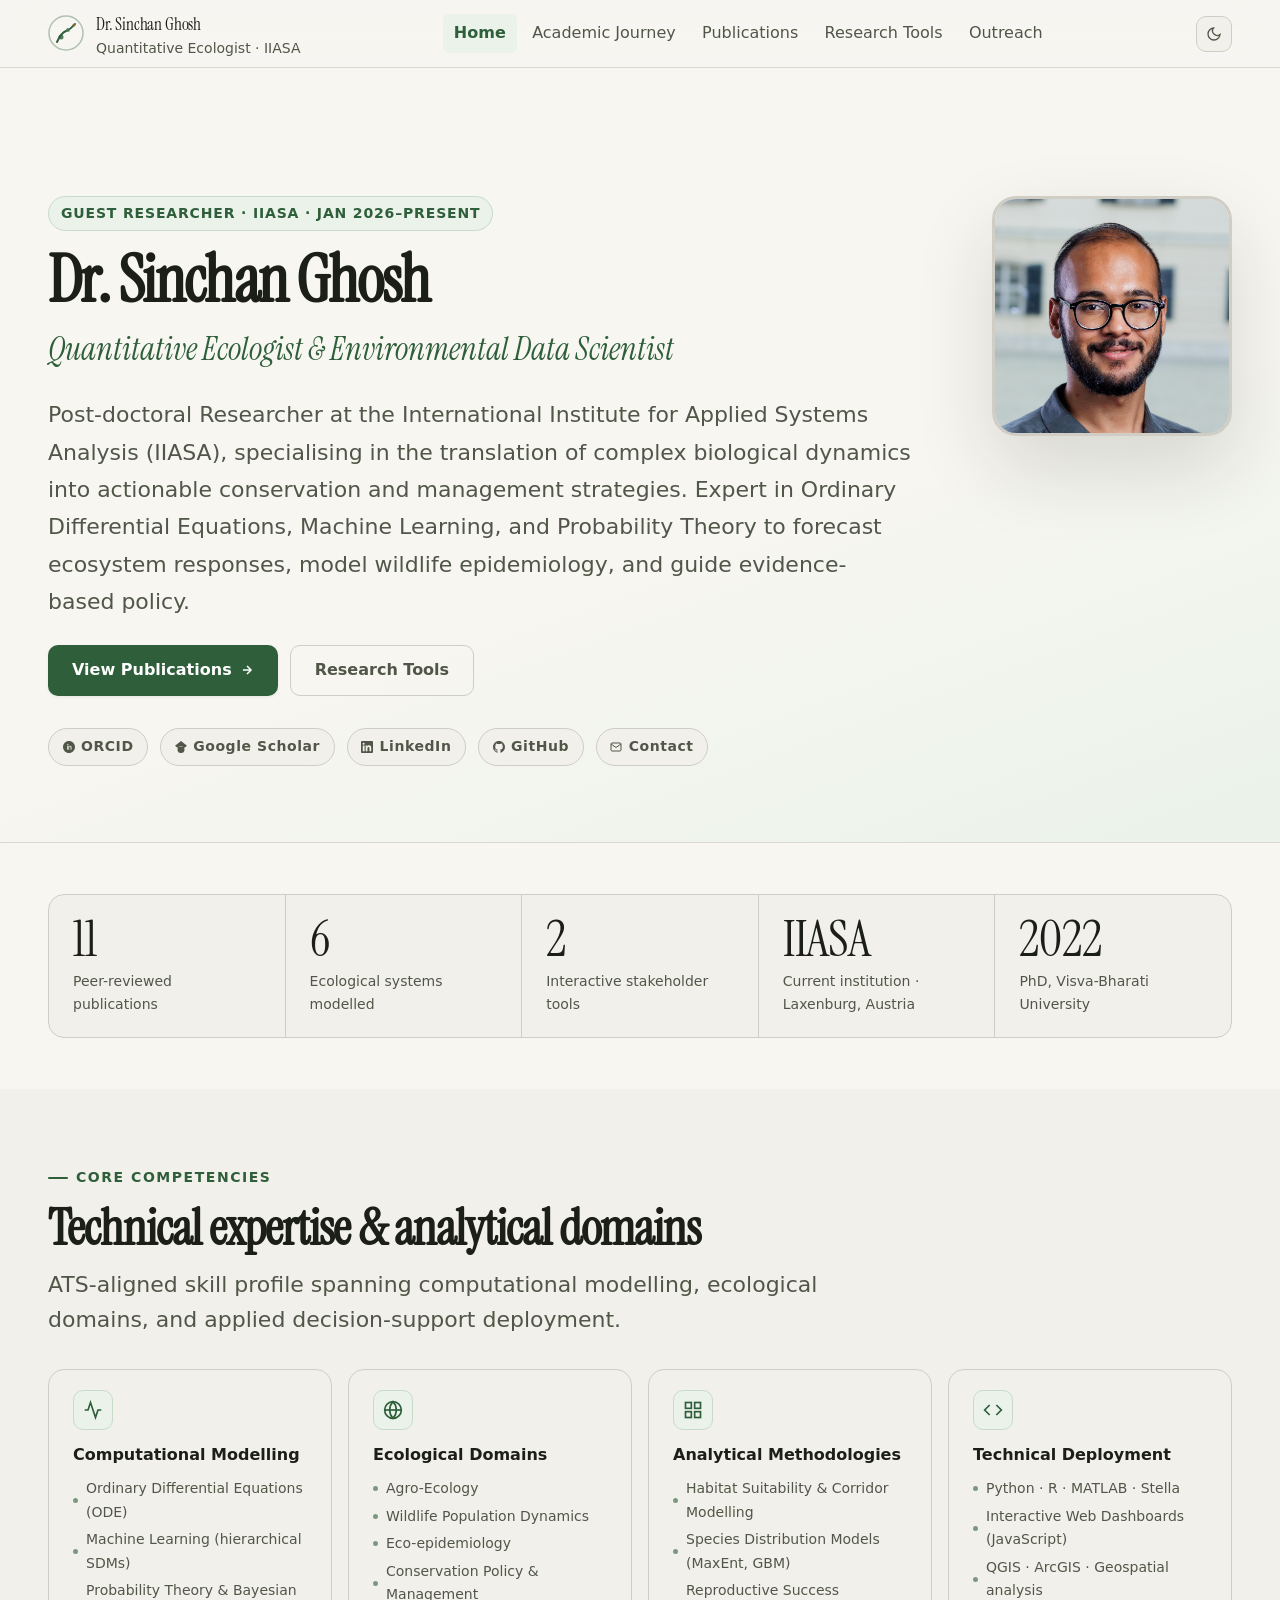
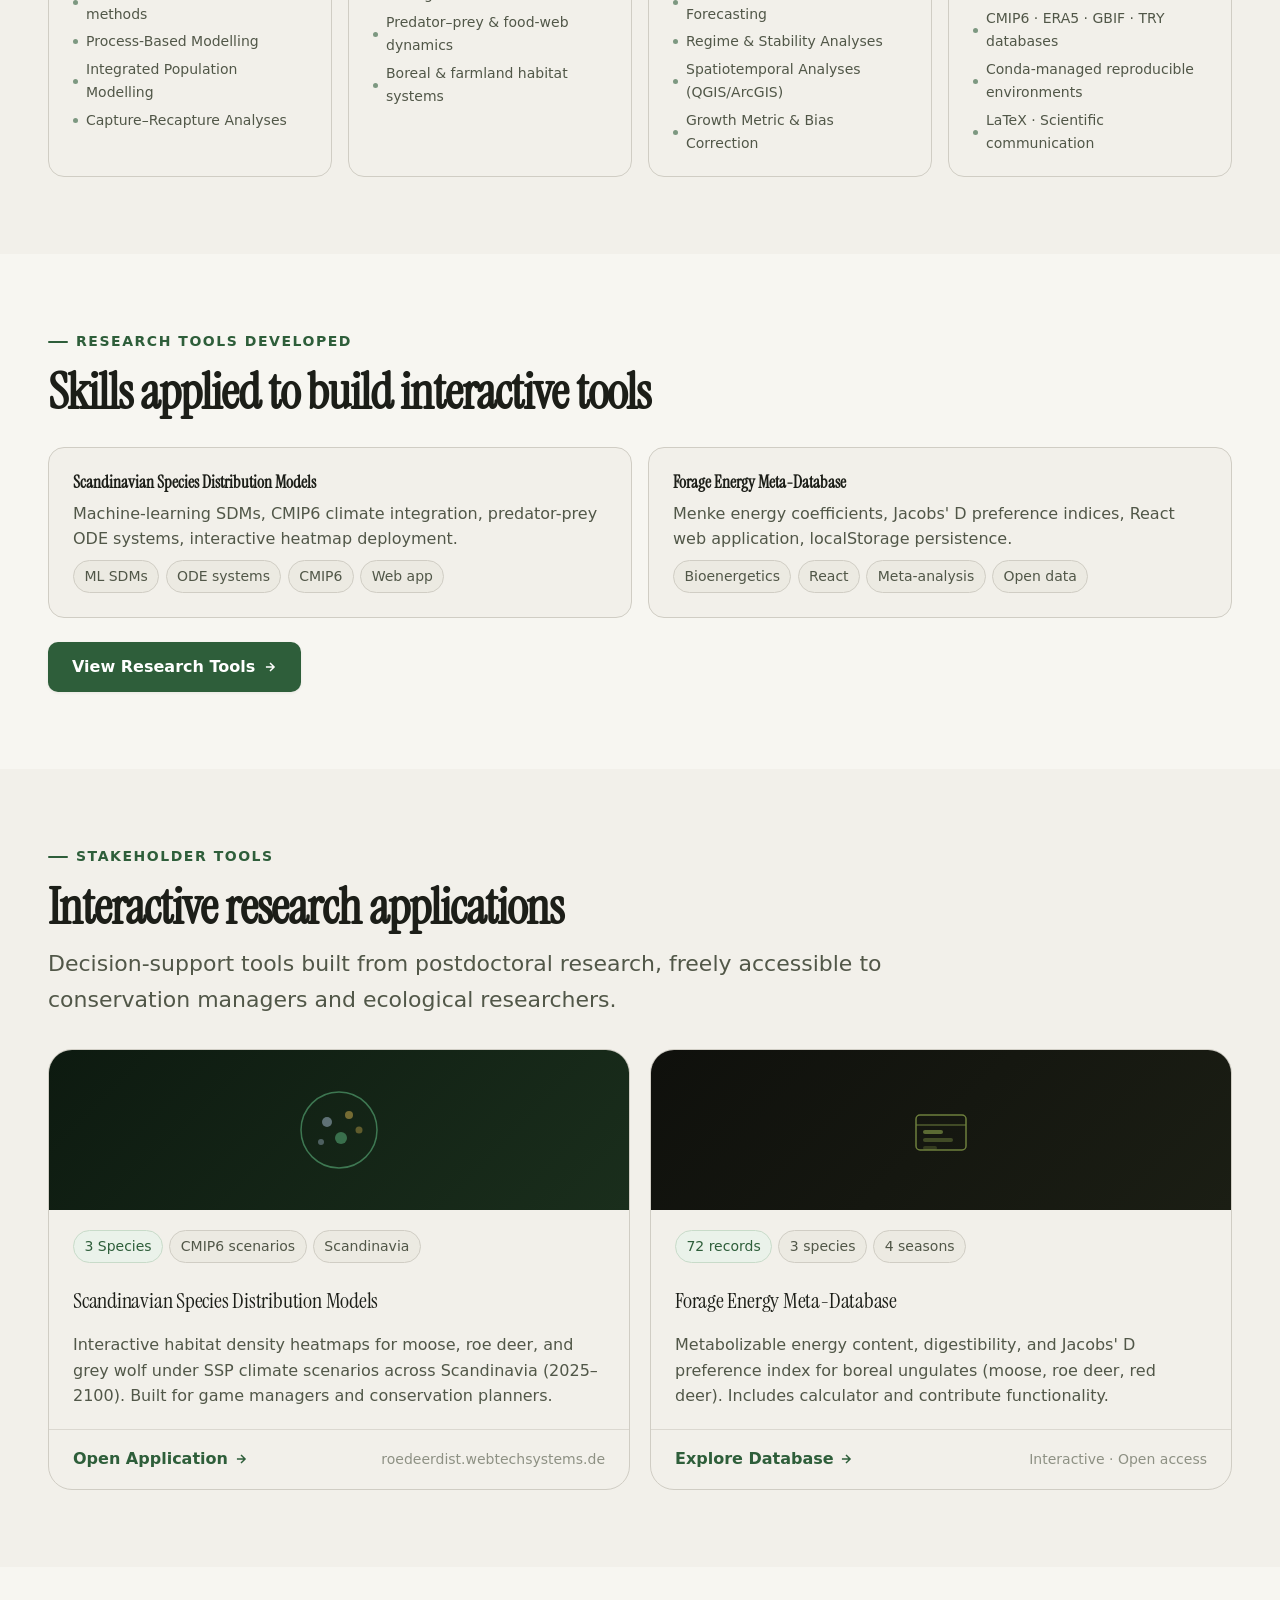
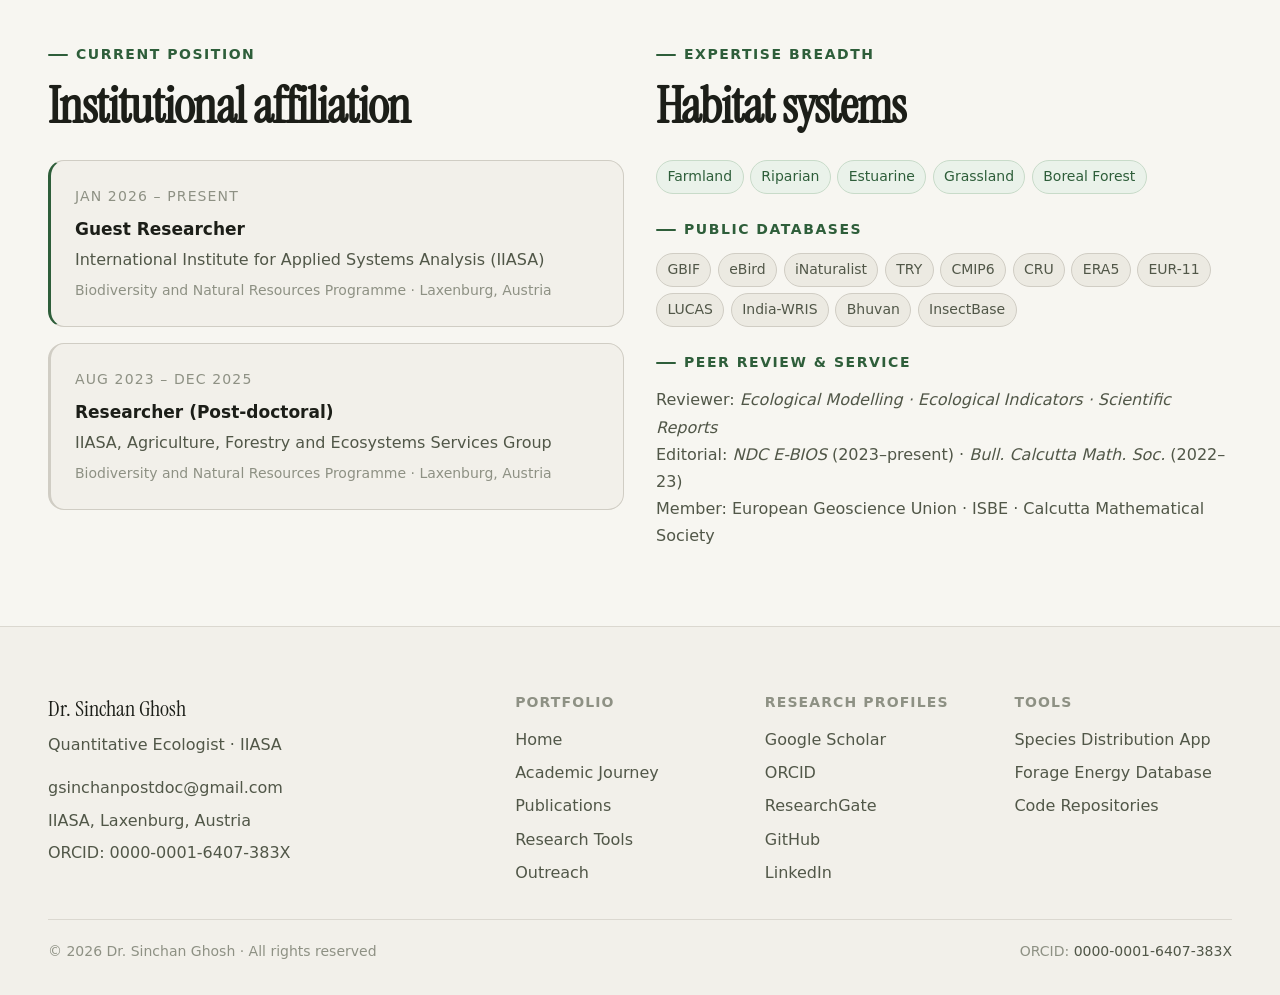
==== commit be18a2b5: "Replace verbose case studies with concise skills-to-tools section Removed the 4 long case study card" ====
--- a/index.html
+++ b/index.html
@@ -102,7 +102,7 @@
       </div>
       <div>
         <div class="hero__photo-wrap">
-          <div class="hero__photo-placeholder" aria-label="Dr. Sinchan Ghosh">🔬</div>
+          <img src="picture.jpg" alt="Dr. Sinchan Ghosh" width="240" height="240">
         </div>
       </div>
     </div>
@@ -204,119 +204,24 @@
   </div>
 </section>
 
-<!-- CASE STUDIES -->
+<!-- RESEARCH TOOLS DEVELOPED -->
 <section class="section">
   <div class="container">
-    <div class="eyebrow">Applied Research Portfolio</div>
-    <h2 class="section-title mb-2">Translational case studies</h2>
-    <p class="section-lead mb-8">Academic research reframed as applied environmental solutions — demonstrating computational methodology, stakeholder impact, and policy relevance.</p>
-    <div class="case-studies">
-
-      <!-- Case Study 1 -->
-      <div class="case-card">
-        <div class="case-header">
-          <div class="case-title-group">
-            <div class="case-tag"><span class="badge badge--primary">Infrastructure Planning · Environmental Impact Assessment</span></div>
-            <h3 class="case-title">Habitat Risk Assessment for Agricultural Infrastructure</h3>
-            <div class="case-subtitle">Based on PhD thesis research — <em>Merops philippinus</em>, Gangetic Delta, India (2022)</div>
-          </div>
-          <div class="case-num">01</div>
-        </div>
-        <div class="case-body">
-          <div>
-            <div class="case-col-title">The Challenge</div>
-            <p class="case-col-text">Agricultural land loss in the Gangetic Delta has driven demand for river-cliff concretisation. This infrastructure development directly destroys the nesting habitats of <em>Merops philippinus</em> — a bird crucial for <strong>natural pest control</strong> in local croplands — threatening the ecosystem services that smallholder farmers depend upon.</p>
-          </div>
-          <div>
-            <div class="case-col-title">Computational Methodology</div>
-            <p class="case-col-text">Engineered a <strong>hybrid analytical pipeline</strong> combining process-based and machine-learning models. Integrated climate, soil, entomological, and aquatic predictors with birds' nesting rates, breeding success, and demographic variables as latent and response variables to identify optimal habitat patch locations.</p>
-          </div>
-          <div>
-            <div class="case-col-title">Applied Impact</div>
-            <p class="case-col-text">Delivered a <strong>data-driven spatial plan</strong> identifying exactly where habitat corridors must be preserved during concretisation. The model provides a blueprint for <strong>Environmental Impact Assessments (EIAs)</strong>, balancing critical agricultural infrastructure with the conservation of ecosystem services — applicable to policy and land-use planning authorities.</p>
-          </div>
-        </div>
-      </div>
-
-      <!-- Case Study 2 -->
-      <div class="case-card">
-        <div class="case-header">
-          <div class="case-title-group">
-            <div class="case-tag"><span class="badge badge--slate">Wildlife Management · Decision-Support Tool</span></div>
-            <h3 class="case-title">Interactive Decision-Support for Ungulate Management</h3>
-            <div class="case-subtitle">Based on the Forage Energy Database — IIASA postdoctoral research</div>
-          </div>
-          <div class="case-num">02</div>
-        </div>
-        <div class="case-body">
-          <div>
-            <div class="case-col-title">The Challenge</div>
-            <p class="case-col-text">Wildlife managers and conservationists require accessible, quantitative tools to calculate the <strong>carrying capacity</strong> and dietary energy requirements of boreal ungulate populations — information that is otherwise scattered across hundreds of primary literature sources in non-actionable formats.</p>
-          </div>
-          <div>
-            <div class="case-col-title">Computational Methodology</div>
-            <p class="case-col-text">Architected and deployed the <strong>Forage Energy Database</strong> — a dynamic web application synthesising Menke energy coefficients with Jacobs' D preference indices to compute preference-weighted metabolizable energy (<em>e<sub>p</sub></em>) for plant species consumed by moose, roe deer, and red deer across all seasons.</p>
-          </div>
-          <div>
-            <div class="case-col-title">Applied Impact</div>
-            <p class="case-col-text">Transformed 72 static nutritional records into an <strong>interactive dashboard</strong> allowing stakeholders to filter by species and season, providing immediate, actionable metrics for <strong>habitat management</strong>, supplementary feeding strategies, and population energy-budget parameterisation.</p>
-          </div>
-        </div>
-      </div>
-
-      <!-- Case Study 3 -->
-      <div class="case-card">
-        <div class="case-header">
-          <div class="case-title-group">
-            <div class="case-tag"><span class="badge badge--gold">Eco-Epidemiology · Endangered Species Conservation</span></div>
-            <h3 class="case-title">Eco-Epidemiological Modelling for Endangered Wild Dogs</h3>
-            <div class="case-subtitle">Based on: Reja et al. (2022) — <em>SN Applied Sciences</em></div>
-          </div>
-          <div class="case-num">03</div>
-        </div>
-        <div class="case-body">
-          <div>
-            <div class="case-col-title">The Challenge</div>
-            <p class="case-col-text">Canine Distemper Virus outbreaks pose <strong>catastrophic extinction risks</strong> to fragmented populations of endangered wild dog species. Without quantitative transmission models, conservation authorities lack a rigorous basis for deploying targeted interventions in time-critical disease events.</p>
-          </div>
-          <div>
-            <div class="case-col-title">Computational Methodology</div>
-            <p class="case-col-text">Developed advanced <strong>ODE-based mathematical models</strong> to investigate disease transmission dynamics within vulnerable wildlife populations, incorporating demographic structure, disease progression stages, and population connectivity parameters calibrated to empirical field data.</p>
-          </div>
-          <div>
-            <div class="case-col-title">Applied Impact</div>
-            <p class="case-col-text">Formulated <strong>quantitative control strategies</strong> from model outputs, providing conservation authorities with a rigorous mathematical framework to deploy <strong>targeted vaccination and quarantine interventions</strong> and quantify their impact on extinction probability — directly informing IUCN threat assessment methodology.</p>
-          </div>
-        </div>
-      </div>
-
-      <!-- Case Study 4 -->
-      <div class="case-card">
-        <div class="case-header">
-          <div class="case-title-group">
-            <div class="case-tag"><span class="badge badge--primary">Climate Change · Biodiversity Forecasting</span></div>
-            <h3 class="case-title">Climate-Driven Species Distribution Forecasting for Scandinavia</h3>
-            <div class="case-subtitle">Based on IIASA postdoctoral research — Taiga-Climate App (in communication)</div>
-          </div>
-          <div class="case-num">04</div>
-        </div>
-        <div class="case-body">
-          <div>
-            <div class="case-col-title">The Challenge</div>
-            <p class="case-col-text">Scandinavian game managers and conservation planners need accessible, scenario-based forecasts of how <strong>CMIP6 climate pathways</strong> will reshape habitat suitability for moose, roe deer, and grey wolf — the three keystone species of the boreal zone — across projection years 2025–2100.</p>
-          </div>
-          <div>
-            <div class="case-col-title">Computational Methodology</div>
-            <p class="case-col-text">Built hierarchical and stacked <strong>machine-learning Species Distribution Models</strong> integrating climate, vegetation, and land-cover predictors with CMIP6 SSP scenarios (SSP1–5). Integrated wolf–ungulate <strong>predator–prey ODE systems</strong> for trophic interaction layers within the distributional forecasts.</p>
-          </div>
-          <div>
-            <div class="case-col-title">Applied Impact</div>
-            <p class="case-col-text">Delivered the <strong>interactive Taiga-Climate web application</strong> — heatmaps of species density under each climate scenario, accessible to non-specialist game hunters, conservation planners, and policymakers via a public web interface without requiring technical expertise.</p>
-          </div>
-        </div>
-      </div>
-
-    </div>
+    <div class="eyebrow">Research Tools Developed</div>
+    <h2 class="section-title mb-6">Skills applied to build interactive tools</h2>
+    <div style="display:grid; grid-template-columns: 1fr 1fr; gap: var(--space-4); margin-bottom: var(--space-6);">
+      <div class="card">
+        <h3 style="font-family:var(--font-display);font-size:var(--text-base);margin-bottom:0.5rem;">Scandinavian Species Distribution Models</h3>
+        <p class="text-sm text-muted" style="line-height:1.6;margin-bottom:0.5rem;">Machine-learning SDMs, CMIP6 climate integration, predator-prey ODE systems, interactive heatmap deployment.</p>
+        <div class="tags"><span class="tag">ML SDMs</span><span class="tag">ODE systems</span><span class="tag">CMIP6</span><span class="tag">Web app</span></div>
+      </div>
+      <div class="card">
+        <h3 style="font-family:var(--font-display);font-size:var(--text-base);margin-bottom:0.5rem;">Forage Energy Meta-Database</h3>
+        <p class="text-sm text-muted" style="line-height:1.6;margin-bottom:0.5rem;">Menke energy coefficients, Jacobs' D preference indices, React web application, localStorage persistence.</p>
+        <div class="tags"><span class="tag">Bioenergetics</span><span class="tag">React</span><span class="tag">Meta-analysis</span><span class="tag">Open data</span></div>
+      </div>
+    </div>
+    <a href="apps.html" class="btn btn--primary">View Research Tools <svg width="14" height="14" viewBox="0 0 24 24" fill="none" stroke="currentColor" stroke-width="2.5"><path d="M5 12h14M12 5l7 7-7 7"/></svg></a>
   </div>
 </section>
 
--- a/style.css
+++ b/style.css
@@ -327,6 +327,18 @@
   margin-top: 0.5rem; transition: color var(--t);
 }
 .pub-link:hover { color: var(--color-primary); }
+.pub-doi {
+  display: inline-flex; align-items: center; gap: 0.3rem;
+  font-size: var(--text-xs); font-weight: 600; color: var(--color-slate);
+  margin-top: 0.5rem; margin-left: 1rem; transition: color var(--t);
+  font-family: var(--font-body); letter-spacing: 0.01em;
+}
+.pub-doi:hover { color: var(--color-primary); }
+.pub-citation {
+  font-size: 11px; color: var(--color-text-faint); line-height: 1.6;
+  margin-top: 0.5rem; padding-left: 1.5rem; text-indent: -1.5rem;
+  font-family: var(--font-body);
+}
 
 /* ── SKILL TAGS ──────────────────────────────────────────── */
 .tags { display: flex; flex-wrap: wrap; gap: 0.4rem; }
@@ -521,7 +533,7 @@
 .award-icon {
   width: 36px; height: 36px; flex-shrink: 0; border-radius: var(--r-md);
   background: var(--color-gold-light); display: flex; align-items: center; justify-content: center;
-  font-size: 1.1rem;
+  color: var(--color-gold);
 }
 .award-text { font-size: var(--text-sm); line-height: 1.5; }
 .award-text strong { display: block; font-weight: 700; margin-bottom: 0.1rem; }
@@ -569,3 +581,12 @@
   font-style: italic; line-height: 1.7;
   margin: var(--space-6) 0;
 }
+
+/* ── EMBED MODE (Google Sites iframe) ───────────────────── */
+body.embed-mode .nav,
+body.embed-mode .mobile-menu,
+body.embed-mode .footer {
+  display: none !important;
+}
+body.embed-mode .hero { padding-top: var(--space-6); }
+body.embed-mode { overflow-x: hidden; }
